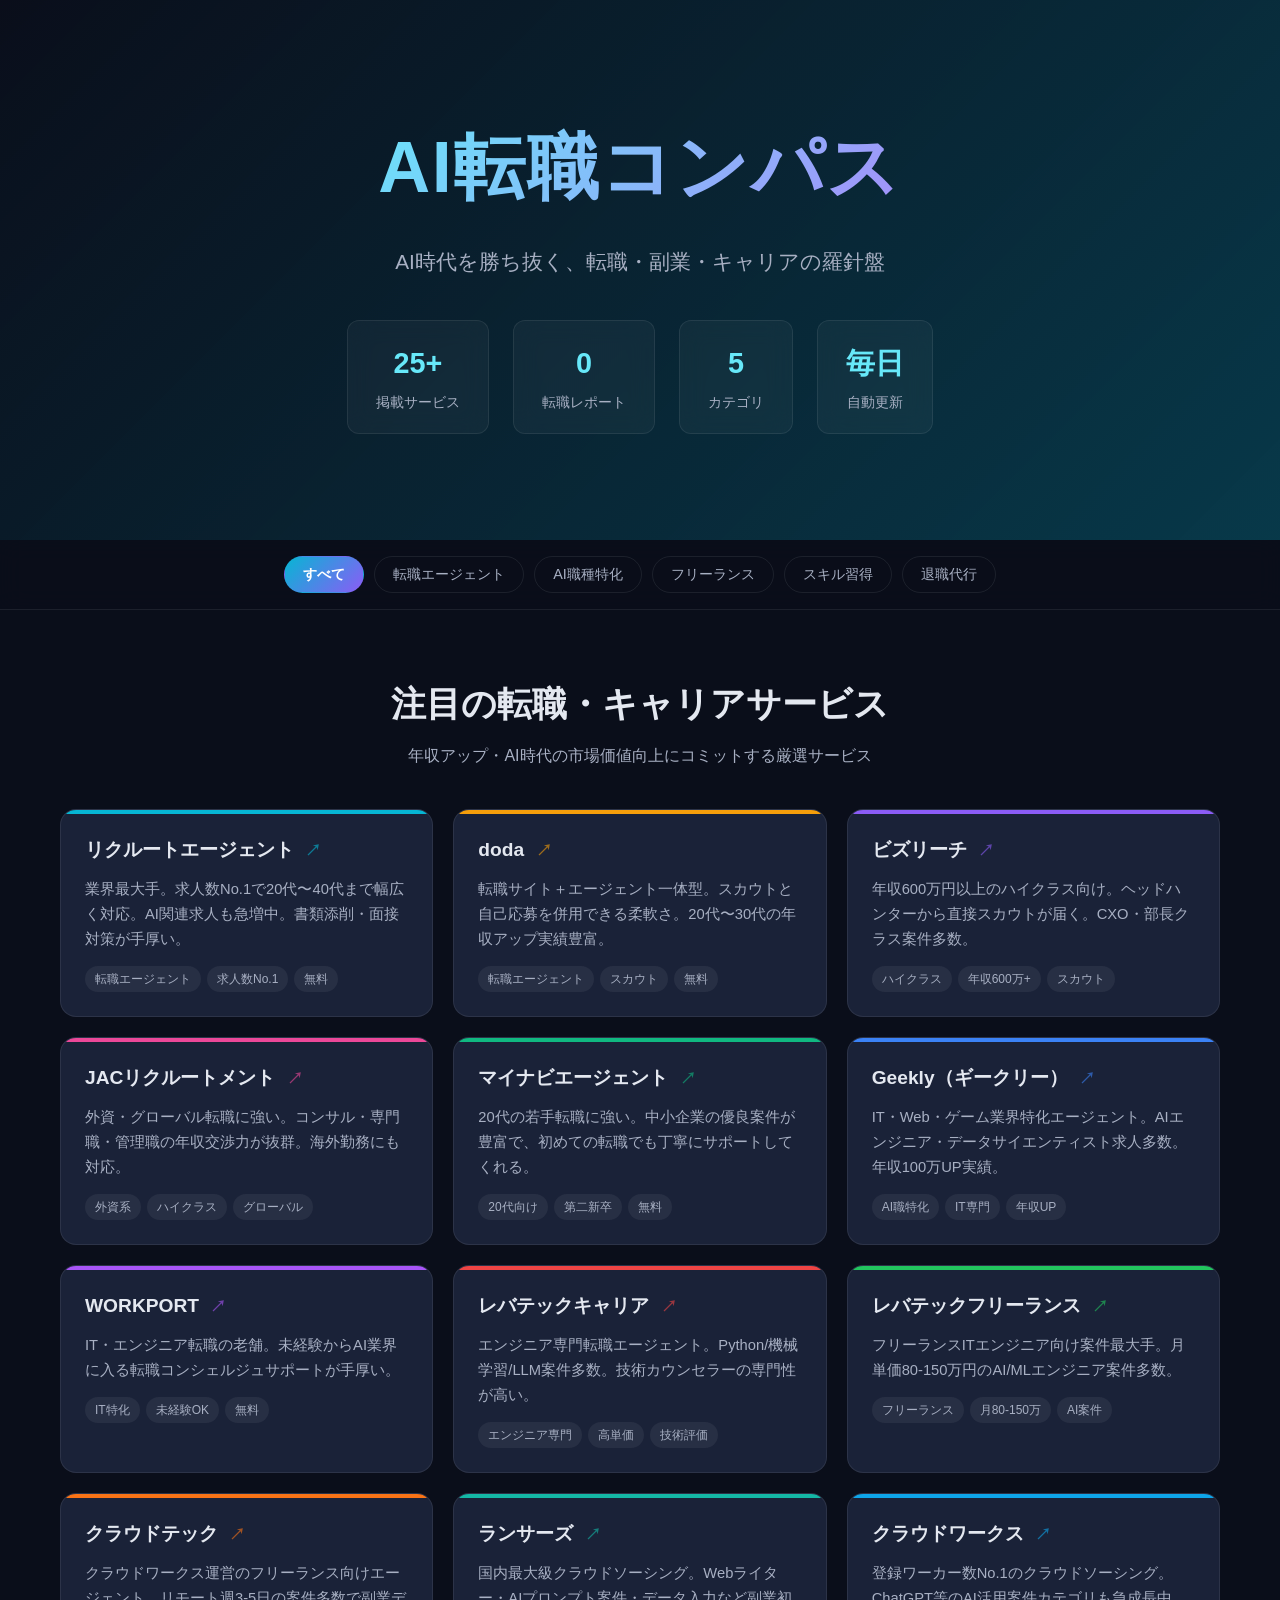
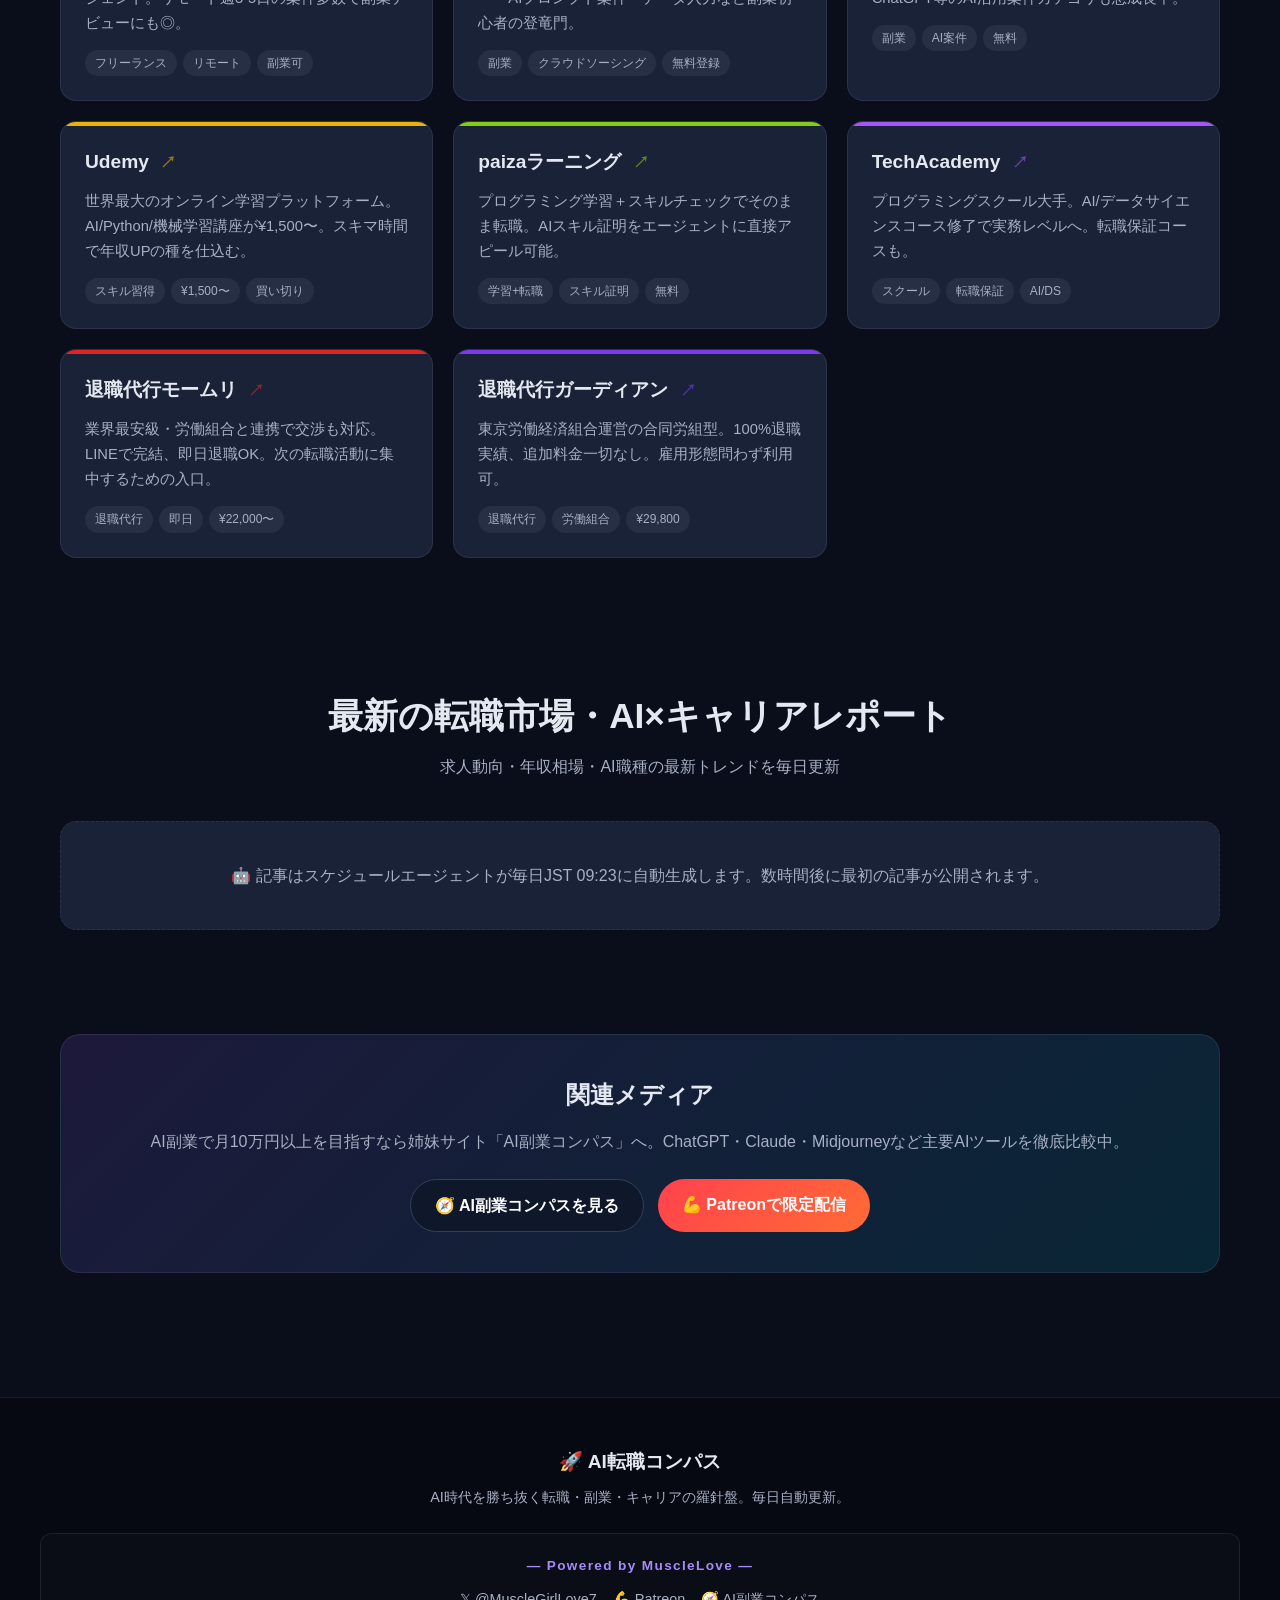
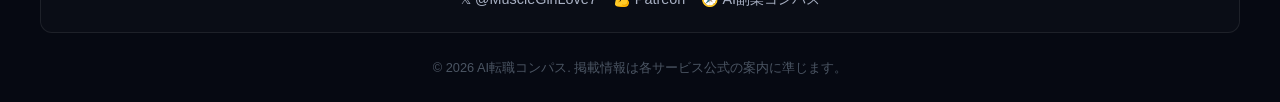
==== index.html @ f23655ba "Initial: AI転職コンパス launch" ====
<!DOCTYPE html>
<html lang="ja">
<head>
<meta charset="UTF-8">
<meta name="viewport" content="width=device-width, initial-scale=1.0">
<title>AI転職コンパス | AI時代を勝ち抜く転職・副業ナビ 2026</title>
<meta name="description" content="AI時代の転職・副業を勝ち抜くためのキャリアナビ。リクルートエージェント・doda・ビズリーチ・レバテックフリーランスなど主要転職サービスを徹底比較。AI×職種の最新求人動向を毎日更新。">
<meta name="keywords" content="AI転職,転職エージェント,副業,フリーランス,リクルートエージェント,doda,ビズリーチ,レバテック,AIエンジニア転職,データサイエンティスト">
<meta name="robots" content="index,follow">
<link rel="canonical" href="https://musclelove-777.github.io/ai-tenshoku-compass/">
<meta property="og:type" content="website">
<meta property="og:title" content="AI転職コンパス | AI時代を勝ち抜く転職・副業ナビ 2026">
<meta property="og:description" content="AI時代の転職・副業を勝ち抜くキャリアナビ。主要転職サービスを徹底比較。">
<meta property="og:url" content="https://musclelove-777.github.io/ai-tenshoku-compass/">
<meta property="og:image" content="https://images.unsplash.com/photo-1521737711867-e3b97375f902?w=1200&h=630&fit=crop">
<meta property="og:site_name" content="AI転職コンパス">
<meta property="og:locale" content="ja_JP">
<meta name="twitter:card" content="summary_large_image">
<meta name="twitter:title" content="AI転職コンパス | AI時代を勝ち抜く転職・副業ナビ 2026">
<meta name="twitter:image" content="https://images.unsplash.com/photo-1521737711867-e3b97375f902?w=1200&h=630&fit=crop">
<script type="application/ld+json">
{
  "@context": "https://schema.org",
  "@type": "WebSite",
  "name": "AI転職コンパス",
  "url": "https://musclelove-777.github.io/ai-tenshoku-compass/",
  "description": "AI時代の転職・副業ナビ。主要転職サービス徹底比較",
  "inLanguage": "ja-JP"
}
</script>
<link rel="icon" type="image/svg+xml" href="data:image/svg+xml,%3Csvg xmlns='http://www.w3.org/2000/svg' viewBox='0 0 100 100'%3E%3Ctext y='80' font-size='80'%3E🚀%3C/text%3E%3C/svg%3E">
<link rel="stylesheet" href="assets/style.css">
</head>
<body>
<header class="hero">
  <div class="hero-bg"></div>
  <div class="hero-inner">
    <h1 class="hero-title">AI転職コンパス</h1>
    <p class="hero-subtitle">AI時代を勝ち抜く、転職・副業・キャリアの羅針盤</p>
    <div class="hero-stats">
      <div class="stat"><span class="stat-num">25+</span><span class="stat-label">掲載サービス</span></div>
      <div class="stat"><span class="stat-num" id="stat-articles">0</span><span class="stat-label">転職レポート</span></div>
      <div class="stat"><span class="stat-num">5</span><span class="stat-label">カテゴリ</span></div>
      <div class="stat"><span class="stat-num">毎日</span><span class="stat-label">自動更新</span></div>
    </div>
  </div>
</header>

<nav class="filter-nav">
  <button class="filter-btn active" data-filter="all">すべて</button>
  <button class="filter-btn" data-filter="agent">転職エージェント</button>
  <button class="filter-btn" data-filter="ai">AI職種特化</button>
  <button class="filter-btn" data-filter="freelance">フリーランス</button>
  <button class="filter-btn" data-filter="skill">スキル習得</button>
  <button class="filter-btn" data-filter="exit">退職代行</button>
</nav>

<main>
  <section class="section">
    <h2 class="section-title">注目の転職・キャリアサービス</h2>
    <p class="section-sub">年収アップ・AI時代の市場価値向上にコミットする厳選サービス</p>
    <div class="tool-grid" id="tool-grid">
      <!-- 転職エージェント -->
      <a class="tool-card" data-category="agent" style="--accent:#06b6d4" href="https://www.r-agent.com/" target="_blank" rel="noopener">
        <div class="card-accent"></div>
        <h3>リクルートエージェント <span class="card-arrow">↗</span></h3>
        <p class="card-desc">業界最大手。求人数No.1で20代〜40代まで幅広く対応。AI関連求人も急増中。書類添削・面接対策が手厚い。</p>
        <div class="tags"><span class="tag">転職エージェント</span><span class="tag">求人数No.1</span><span class="tag">無料</span></div>
      </a>
      <a class="tool-card" data-category="agent" style="--accent:#f59e0b" href="https://doda.jp/" target="_blank" rel="noopener">
        <div class="card-accent"></div>
        <h3>doda <span class="card-arrow">↗</span></h3>
        <p class="card-desc">転職サイト＋エージェント一体型。スカウトと自己応募を併用できる柔軟さ。20代〜30代の年収アップ実績豊富。</p>
        <div class="tags"><span class="tag">転職エージェント</span><span class="tag">スカウト</span><span class="tag">無料</span></div>
      </a>
      <a class="tool-card" data-category="agent" style="--accent:#8b5cf6" href="https://www.bizreach.jp/" target="_blank" rel="noopener">
        <div class="card-accent"></div>
        <h3>ビズリーチ <span class="card-arrow">↗</span></h3>
        <p class="card-desc">年収600万円以上のハイクラス向け。ヘッドハンターから直接スカウトが届く。CXO・部長クラス案件多数。</p>
        <div class="tags"><span class="tag">ハイクラス</span><span class="tag">年収600万+</span><span class="tag">スカウト</span></div>
      </a>
      <a class="tool-card" data-category="agent" style="--accent:#ec4899" href="https://www.jac-recruitment.jp/" target="_blank" rel="noopener">
        <div class="card-accent"></div>
        <h3>JACリクルートメント <span class="card-arrow">↗</span></h3>
        <p class="card-desc">外資・グローバル転職に強い。コンサル・専門職・管理職の年収交渉力が抜群。海外勤務にも対応。</p>
        <div class="tags"><span class="tag">外資系</span><span class="tag">ハイクラス</span><span class="tag">グローバル</span></div>
      </a>
      <a class="tool-card" data-category="agent" style="--accent:#10b981" href="https://mynavi-agent.jp/" target="_blank" rel="noopener">
        <div class="card-accent"></div>
        <h3>マイナビエージェント <span class="card-arrow">↗</span></h3>
        <p class="card-desc">20代の若手転職に強い。中小企業の優良案件が豊富で、初めての転職でも丁寧にサポートしてくれる。</p>
        <div class="tags"><span class="tag">20代向け</span><span class="tag">第二新卒</span><span class="tag">無料</span></div>
      </a>
      <!-- AI職種特化 -->
      <a class="tool-card" data-category="ai" style="--accent:#3b82f6" href="https://geekly.co.jp/" target="_blank" rel="noopener">
        <div class="card-accent"></div>
        <h3>Geekly（ギークリー） <span class="card-arrow">↗</span></h3>
        <p class="card-desc">IT・Web・ゲーム業界特化エージェント。AIエンジニア・データサイエンティスト求人多数。年収100万UP実績。</p>
        <div class="tags"><span class="tag">AI職特化</span><span class="tag">IT専門</span><span class="tag">年収UP</span></div>
      </a>
      <a class="tool-card" data-category="ai" style="--accent:#a855f7" href="https://www.workport.co.jp/" target="_blank" rel="noopener">
        <div class="card-accent"></div>
        <h3>WORKPORT <span class="card-arrow">↗</span></h3>
        <p class="card-desc">IT・エンジニア転職の老舗。未経験からAI業界に入る転職コンシェルジュサポートが手厚い。</p>
        <div class="tags"><span class="tag">IT特化</span><span class="tag">未経験OK</span><span class="tag">無料</span></div>
      </a>
      <a class="tool-card" data-category="ai" style="--accent:#ef4444" href="https://www.levtech.jp/" target="_blank" rel="noopener">
        <div class="card-accent"></div>
        <h3>レバテックキャリア <span class="card-arrow">↗</span></h3>
        <p class="card-desc">エンジニア専門転職エージェント。Python/機械学習/LLM案件多数。技術カウンセラーの専門性が高い。</p>
        <div class="tags"><span class="tag">エンジニア専門</span><span class="tag">高単価</span><span class="tag">技術評価</span></div>
      </a>
      <!-- フリーランス -->
      <a class="tool-card" data-category="freelance" style="--accent:#22c55e" href="https://freelance.levtech.jp/" target="_blank" rel="noopener">
        <div class="card-accent"></div>
        <h3>レバテックフリーランス <span class="card-arrow">↗</span></h3>
        <p class="card-desc">フリーランスITエンジニア向け案件最大手。月単価80-150万円のAI/MLエンジニア案件多数。</p>
        <div class="tags"><span class="tag">フリーランス</span><span class="tag">月80-150万</span><span class="tag">AI案件</span></div>
      </a>
      <a class="tool-card" data-category="freelance" style="--accent:#f97316" href="https://crowdtech.jp/" target="_blank" rel="noopener">
        <div class="card-accent"></div>
        <h3>クラウドテック <span class="card-arrow">↗</span></h3>
        <p class="card-desc">クラウドワークス運営のフリーランス向けエージェント。リモート週3-5日の案件多数で副業デビューにも◎。</p>
        <div class="tags"><span class="tag">フリーランス</span><span class="tag">リモート</span><span class="tag">副業可</span></div>
      </a>
      <a class="tool-card" data-category="freelance" style="--accent:#14b8a6" href="https://www.lancers.jp/" target="_blank" rel="noopener">
        <div class="card-accent"></div>
        <h3>ランサーズ <span class="card-arrow">↗</span></h3>
        <p class="card-desc">国内最大級クラウドソーシング。Webライター・AIプロンプト案件・データ入力など副業初心者の登竜門。</p>
        <div class="tags"><span class="tag">副業</span><span class="tag">クラウドソーシング</span><span class="tag">無料登録</span></div>
      </a>
      <a class="tool-card" data-category="freelance" style="--accent:#0ea5e9" href="https://crowdworks.jp/" target="_blank" rel="noopener">
        <div class="card-accent"></div>
        <h3>クラウドワークス <span class="card-arrow">↗</span></h3>
        <p class="card-desc">登録ワーカー数No.1のクラウドソーシング。ChatGPT等のAI活用案件カテゴリも急成長中。</p>
        <div class="tags"><span class="tag">副業</span><span class="tag">AI案件</span><span class="tag">無料</span></div>
      </a>
      <!-- スキル習得 -->
      <a class="tool-card" data-category="skill" style="--accent:#eab308" href="https://www.udemy.com/" target="_blank" rel="noopener">
        <div class="card-accent"></div>
        <h3>Udemy <span class="card-arrow">↗</span></h3>
        <p class="card-desc">世界最大のオンライン学習プラットフォーム。AI/Python/機械学習講座が¥1,500〜。スキマ時間で年収UPの種を仕込む。</p>
        <div class="tags"><span class="tag">スキル習得</span><span class="tag">¥1,500〜</span><span class="tag">買い切り</span></div>
      </a>
      <a class="tool-card" data-category="skill" style="--accent:#84cc16" href="https://paiza.jp/" target="_blank" rel="noopener">
        <div class="card-accent"></div>
        <h3>paizaラーニング <span class="card-arrow">↗</span></h3>
        <p class="card-desc">プログラミング学習＋スキルチェックでそのまま転職。AIスキル証明をエージェントに直接アピール可能。</p>
        <div class="tags"><span class="tag">学習+転職</span><span class="tag">スキル証明</span><span class="tag">無料</span></div>
      </a>
      <a class="tool-card" data-category="skill" style="--accent:#a855f7" href="https://techacademy.jp/" target="_blank" rel="noopener">
        <div class="card-accent"></div>
        <h3>TechAcademy <span class="card-arrow">↗</span></h3>
        <p class="card-desc">プログラミングスクール大手。AI/データサイエンスコース修了で実務レベルへ。転職保証コースも。</p>
        <div class="tags"><span class="tag">スクール</span><span class="tag">転職保証</span><span class="tag">AI/DS</span></div>
      </a>
      <!-- 退職代行 -->
      <a class="tool-card" data-category="exit" style="--accent:#dc2626" href="https://momuri.com/" target="_blank" rel="noopener">
        <div class="card-accent"></div>
        <h3>退職代行モームリ <span class="card-arrow">↗</span></h3>
        <p class="card-desc">業界最安級・労働組合と連携で交渉も対応。LINEで完結、即日退職OK。次の転職活動に集中するための入口。</p>
        <div class="tags"><span class="tag">退職代行</span><span class="tag">即日</span><span class="tag">¥22,000〜</span></div>
      </a>
      <a class="tool-card" data-category="exit" style="--accent:#7c3aed" href="https://taishokudaikou.com/" target="_blank" rel="noopener">
        <div class="card-accent"></div>
        <h3>退職代行ガーディアン <span class="card-arrow">↗</span></h3>
        <p class="card-desc">東京労働経済組合運営の合同労組型。100%退職実績、追加料金一切なし。雇用形態問わず利用可。</p>
        <div class="tags"><span class="tag">退職代行</span><span class="tag">労働組合</span><span class="tag">¥29,800</span></div>
      </a>
    </div>
  </section>

  <section class="section">
    <h2 class="section-title">最新の転職市場・AI×キャリアレポート</h2>
    <p class="section-sub">求人動向・年収相場・AI職種の最新トレンドを毎日更新</p>
    <div class="blog-grid" id="blog-grid">
      <article class="blog-empty">
        <p>🤖 記事はスケジュールエージェントが毎日JST 09:23に自動生成します。数時間後に最初の記事が公開されます。</p>
      </article>
    </div>
  </section>

  <section class="section promo-section">
    <div class="promo-card">
      <h2>関連メディア</h2>
      <p>AI副業で月10万円以上を目指すなら姉妹サイト「AI副業コンパス」へ。ChatGPT・Claude・Midjourneyなど主要AIツールを徹底比較中。</p>
      <div class="promo-links">
        <a class="promo-btn x-btn" href="https://musclelove-777.github.io/ai-fukugyo-compass/" target="_blank" rel="noopener">🧭 AI副業コンパスを見る</a>
        <a class="promo-btn patreon-btn" href="https://www.patreon.com/MuscleLove" target="_blank" rel="noopener">💪 Patreonで限定配信</a>
      </div>
    </div>
  </section>
</main>

<footer class="site-footer">
  <div class="footer-inner">
    <div class="footer-brand">
      <h3>🚀 AI転職コンパス</h3>
      <p>AI時代を勝ち抜く転職・副業・キャリアの羅針盤。毎日自動更新。</p>
    </div>
    <div class="footer-promo">
      <p class="promo-label">― Powered by MuscleLove ―</p>
      <div class="footer-links">
        <a href="https://x.com/MuscleGirlLove7" target="_blank" rel="noopener">𝕏 @MuscleGirlLove7</a>
        <a href="https://www.patreon.com/MuscleLove" target="_blank" rel="noopener">💪 Patreon</a>
        <a href="https://musclelove-777.github.io/ai-fukugyo-compass/" target="_blank" rel="noopener">🧭 AI副業コンパス</a>
      </div>
    </div>
    <p class="copyright">© 2026 AI転職コンパス. 掲載情報は各サービス公式の案内に準じます。</p>
  </div>
</footer>

<script src="assets/script.js"></script>
</body>
</html>
---- assets/style.css ----
:root {
  --bg: #0a0e1a;
  --bg-2: #121829;
  --bg-card: #1a2238;
  --fg: #e4e8f0;
  --fg-dim: #a8b0c3;
  --accent: #06b6d4;
  --border: rgba(255,255,255,0.08);
  --shadow: 0 8px 24px rgba(0,0,0,0.35);
}
* { box-sizing: border-box; margin: 0; padding: 0; }
html { scroll-behavior: smooth; }
body {
  font-family: -apple-system, BlinkMacSystemFont, "Hiragino Kaku Gothic ProN", "Yu Gothic", sans-serif;
  background: var(--bg);
  color: var(--fg);
  line-height: 1.7;
  -webkit-font-smoothing: antialiased;
}
a { color: var(--accent); text-decoration: none; }
a:hover { text-decoration: underline; }

/* Hero */
.hero {
  position: relative;
  min-height: 60vh;
  display: flex;
  align-items: center;
  justify-content: center;
  overflow: hidden;
  padding: 80px 20px;
}
.hero-bg {
  position: absolute;
  inset: 0;
  background-image:
    linear-gradient(135deg, rgba(10,14,26,0.78), rgba(6,182,212,0.25)),
    url('https://images.unsplash.com/photo-1677442136019-21780ecad995?w=1920&h=1080&fit=crop');
  background-size: cover;
  background-position: center;
  filter: saturate(1.05);
  z-index: 0;
}
.hero-inner {
  position: relative;
  z-index: 1;
  text-align: center;
  max-width: 900px;
}
.hero-title {
  font-size: clamp(2.4rem, 6vw, 4.5rem);
  font-weight: 900;
  letter-spacing: 0.02em;
  background: linear-gradient(135deg, #67e8f9, #a78bfa);
  -webkit-background-clip: text;
  background-clip: text;
  -webkit-text-fill-color: transparent;
  margin-bottom: 16px;
}
.hero-subtitle {
  font-size: clamp(1rem, 2vw, 1.3rem);
  color: var(--fg-dim);
  margin-bottom: 40px;
}
.hero-stats {
  display: flex;
  flex-wrap: wrap;
  justify-content: center;
  gap: 24px;
}
.stat {
  background: rgba(255,255,255,0.04);
  border: 1px solid var(--border);
  border-radius: 12px;
  padding: 18px 28px;
  backdrop-filter: blur(12px);
}
.stat-num {
  display: block;
  font-size: 1.8rem;
  font-weight: 800;
  color: #67e8f9;
}
.stat-label {
  font-size: 0.85rem;
  color: var(--fg-dim);
}

/* Filter Nav */
.filter-nav {
  position: sticky;
  top: 0;
  z-index: 10;
  background: rgba(10,14,26,0.9);
  backdrop-filter: blur(12px);
  border-bottom: 1px solid var(--border);
  padding: 16px 20px;
  display: flex;
  flex-wrap: wrap;
  gap: 10px;
  justify-content: center;
}
.filter-btn {
  background: transparent;
  color: var(--fg-dim);
  border: 1px solid var(--border);
  border-radius: 999px;
  padding: 8px 18px;
  font-size: 0.9rem;
  cursor: pointer;
  transition: all 0.2s ease;
  font-family: inherit;
}
.filter-btn:hover { color: var(--fg); border-color: var(--accent); }
.filter-btn.active {
  background: linear-gradient(135deg, #06b6d4, #8b5cf6);
  color: #fff;
  border-color: transparent;
  font-weight: 600;
}

/* Section */
.section { padding: 64px 20px; max-width: 1200px; margin: 0 auto; }
.section-title {
  font-size: clamp(1.6rem, 3vw, 2.2rem);
  font-weight: 800;
  margin-bottom: 8px;
  text-align: center;
}
.section-sub {
  text-align: center;
  color: var(--fg-dim);
  margin-bottom: 40px;
}

/* Tool Grid */
.tool-grid {
  display: grid;
  grid-template-columns: repeat(auto-fill, minmax(300px, 1fr));
  gap: 20px;
}
.tool-card {
  position: relative;
  display: block;
  background: var(--bg-card);
  border: 1px solid var(--border);
  border-radius: 16px;
  padding: 24px;
  overflow: hidden;
  transition: transform 0.2s ease, box-shadow 0.2s ease, border-color 0.2s ease;
  color: inherit;
  text-decoration: none;
  cursor: pointer;
}
.tool-card:hover {
  transform: translateY(-4px);
  box-shadow: var(--shadow);
  border-color: var(--accent);
  text-decoration: none;
}
.card-arrow {
  display: inline-block;
  font-size: 0.85em;
  color: var(--accent);
  margin-left: 6px;
  opacity: 0.6;
  transition: transform 0.2s ease, opacity 0.2s ease;
}
.tool-card:hover .card-arrow {
  transform: translate(2px, -2px);
  opacity: 1;
}
.card-accent {
  position: absolute;
  top: 0; left: 0;
  width: 100%;
  height: 4px;
  background: var(--accent, #06b6d4);
}
.tool-card h3 {
  font-size: 1.2rem;
  font-weight: 700;
  margin-bottom: 10px;
  color: var(--fg);
}
.card-desc {
  font-size: 0.92rem;
  color: var(--fg-dim);
  margin-bottom: 14px;
}
.tags {
  display: flex;
  flex-wrap: wrap;
  gap: 6px;
}
.tag {
  font-size: 0.75rem;
  background: rgba(255,255,255,0.06);
  color: var(--fg-dim);
  border-radius: 999px;
  padding: 3px 10px;
}

/* Blog Grid */
.blog-grid {
  display: grid;
  grid-template-columns: repeat(auto-fill, minmax(320px, 1fr));
  gap: 24px;
}
.blog-card {
  background: var(--bg-card);
  border: 1px solid var(--border);
  border-radius: 16px;
  overflow: hidden;
  transition: transform 0.2s ease;
  display: flex;
  flex-direction: column;
}
.blog-card:hover { transform: translateY(-4px); }
.blog-card img {
  width: 100%;
  height: 180px;
  object-fit: cover;
  display: block;
}
.blog-card-body {
  padding: 20px;
  flex: 1;
  display: flex;
  flex-direction: column;
}
.blog-card h3 {
  font-size: 1.08rem;
  margin-bottom: 8px;
}
.blog-card h3 a { color: var(--fg); }
.blog-card-meta {
  font-size: 0.78rem;
  color: var(--fg-dim);
  margin-bottom: 10px;
}
.blog-card p {
  font-size: 0.88rem;
  color: var(--fg-dim);
  flex: 1;
}
.blog-empty {
  grid-column: 1 / -1;
  text-align: center;
  padding: 40px;
  color: var(--fg-dim);
  background: var(--bg-card);
  border: 1px dashed var(--border);
  border-radius: 16px;
}

/* Promo */
.promo-section { padding-top: 40px; }
.promo-card {
  background: linear-gradient(135deg, rgba(139,92,246,0.15), rgba(6,182,212,0.15));
  border: 1px solid var(--border);
  border-radius: 20px;
  padding: 40px;
  text-align: center;
}
.promo-card h2 { margin-bottom: 12px; }
.promo-card p { color: var(--fg-dim); margin-bottom: 24px; }
.promo-links {
  display: flex;
  flex-wrap: wrap;
  justify-content: center;
  gap: 14px;
}
.promo-btn {
  display: inline-block;
  padding: 12px 24px;
  border-radius: 999px;
  font-weight: 700;
  transition: transform 0.2s ease;
}
.promo-btn:hover { transform: translateY(-2px); text-decoration: none; }
.x-btn {
  background: #0f172a;
  color: #fff;
  border: 1px solid #334155;
}
.patreon-btn {
  background: linear-gradient(135deg, #ff424d, #ff6b35);
  color: #fff;
}

/* Footer */
.site-footer {
  background: #060912;
  border-top: 1px solid var(--border);
  padding: 48px 20px 24px;
  margin-top: 60px;
}
.footer-inner {
  max-width: 1200px;
  margin: 0 auto;
  text-align: center;
}
.footer-brand h3 { font-size: 1.2rem; margin-bottom: 6px; }
.footer-brand p { color: var(--fg-dim); font-size: 0.9rem; margin-bottom: 24px; }
.footer-promo {
  background: rgba(255,255,255,0.02);
  border: 1px solid var(--border);
  border-radius: 12px;
  padding: 20px;
  margin-bottom: 24px;
}
.promo-label {
  color: #a78bfa;
  font-weight: 700;
  font-size: 0.85rem;
  margin-bottom: 10px;
  letter-spacing: 0.1em;
}
.footer-links {
  display: flex;
  flex-wrap: wrap;
  gap: 16px;
  justify-content: center;
}
.footer-links a {
  color: var(--fg-dim);
  font-size: 0.9rem;
}
.copyright {
  color: #4b5563;
  font-size: 0.8rem;
}

/* Article page */
.article-body {
  max-width: 760px;
  margin: 0 auto;
  padding: 40px 20px;
}
.article-body h1 {
  font-size: 2rem;
  margin: 20px 0 16px;
  line-height: 1.35;
}
.article-body h2 {
  font-size: 1.35rem;
  margin: 32px 0 12px;
  padding-left: 12px;
  border-left: 4px solid var(--accent);
}
.article-body p { margin: 12px 0; color: var(--fg); }
.article-hero-img {
  width: 100%;
  height: 360px;
  object-fit: cover;
  border-radius: 16px;
  margin-bottom: 24px;
}
.article-meta {
  color: var(--fg-dim);
  font-size: 0.85rem;
  margin-bottom: 20px;
}
.back-link {
  display: inline-block;
  margin: 20px 0;
  color: var(--accent);
}

/* Responsive */
@media (max-width: 600px) {
  .section { padding: 40px 16px; }
  .hero { min-height: 50vh; padding: 60px 16px; }
  .stat { padding: 12px 18px; }
  .promo-card { padding: 28px 20px; }
}
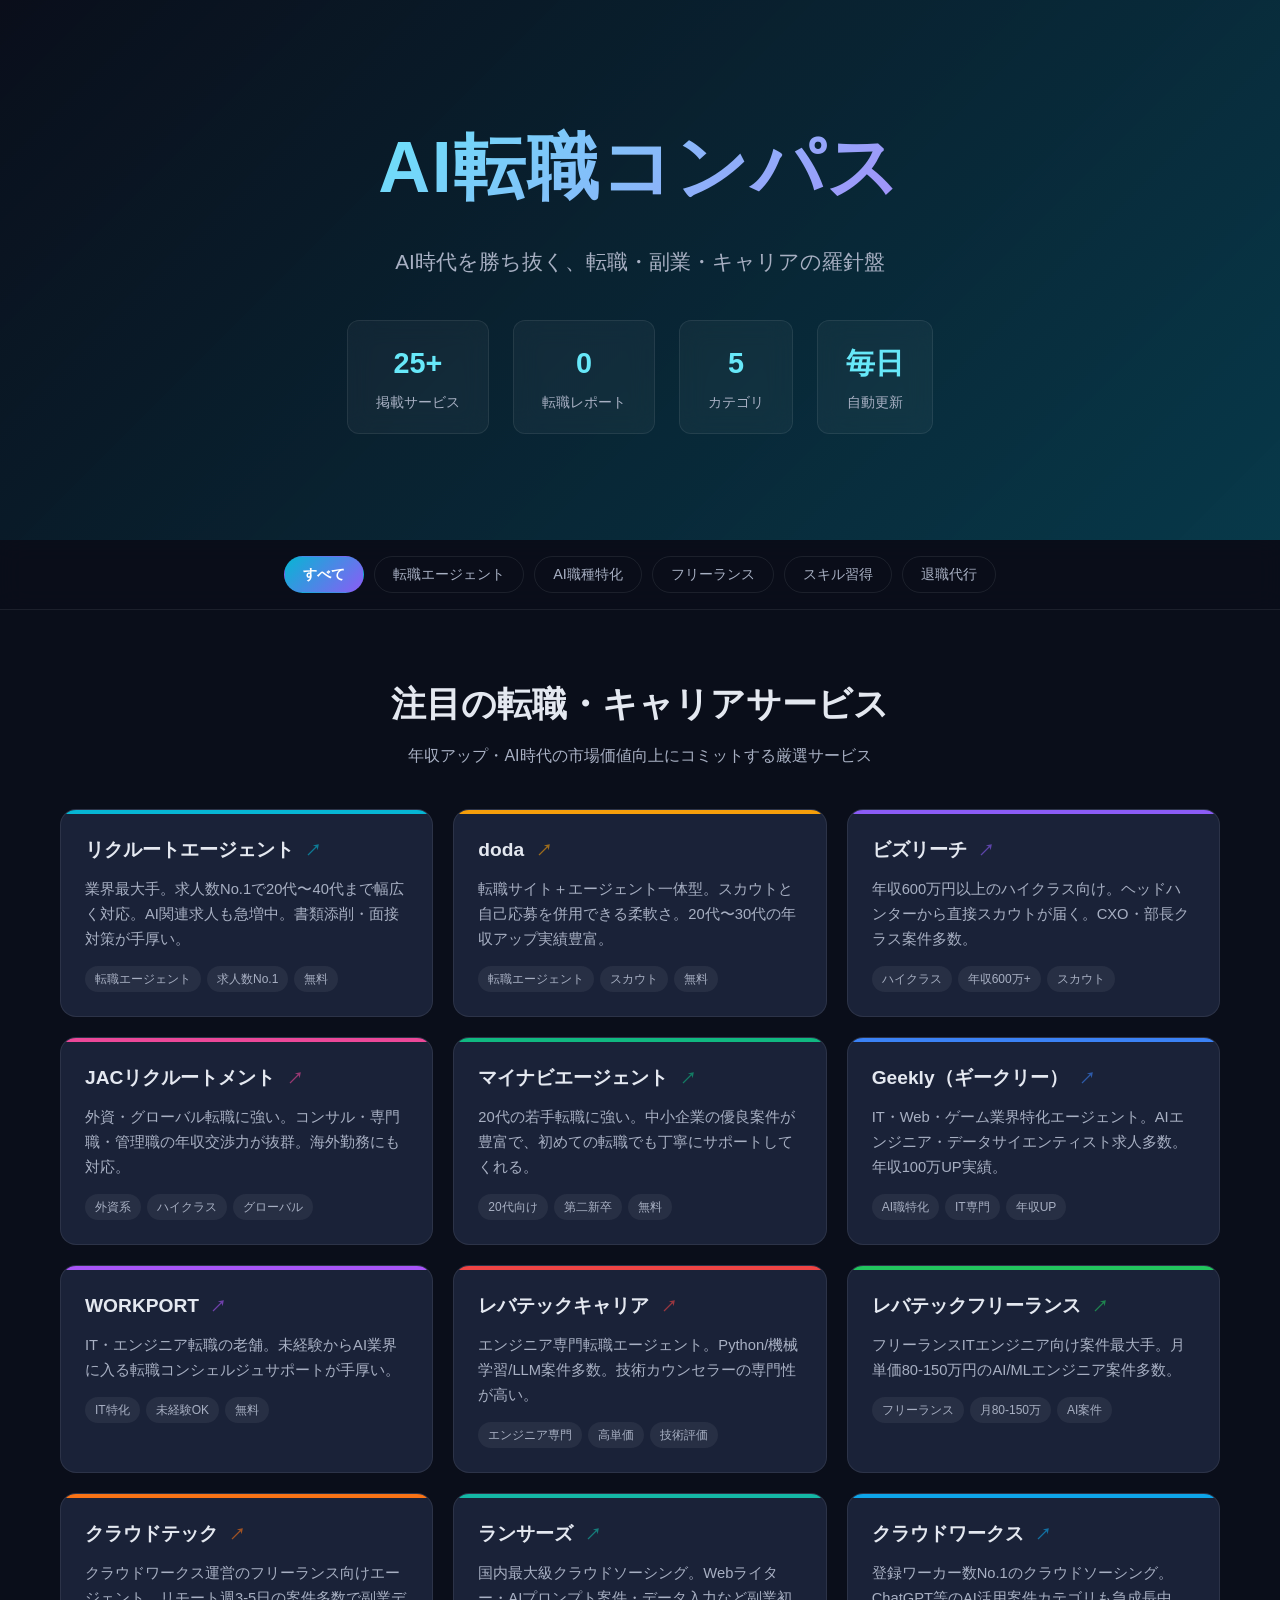
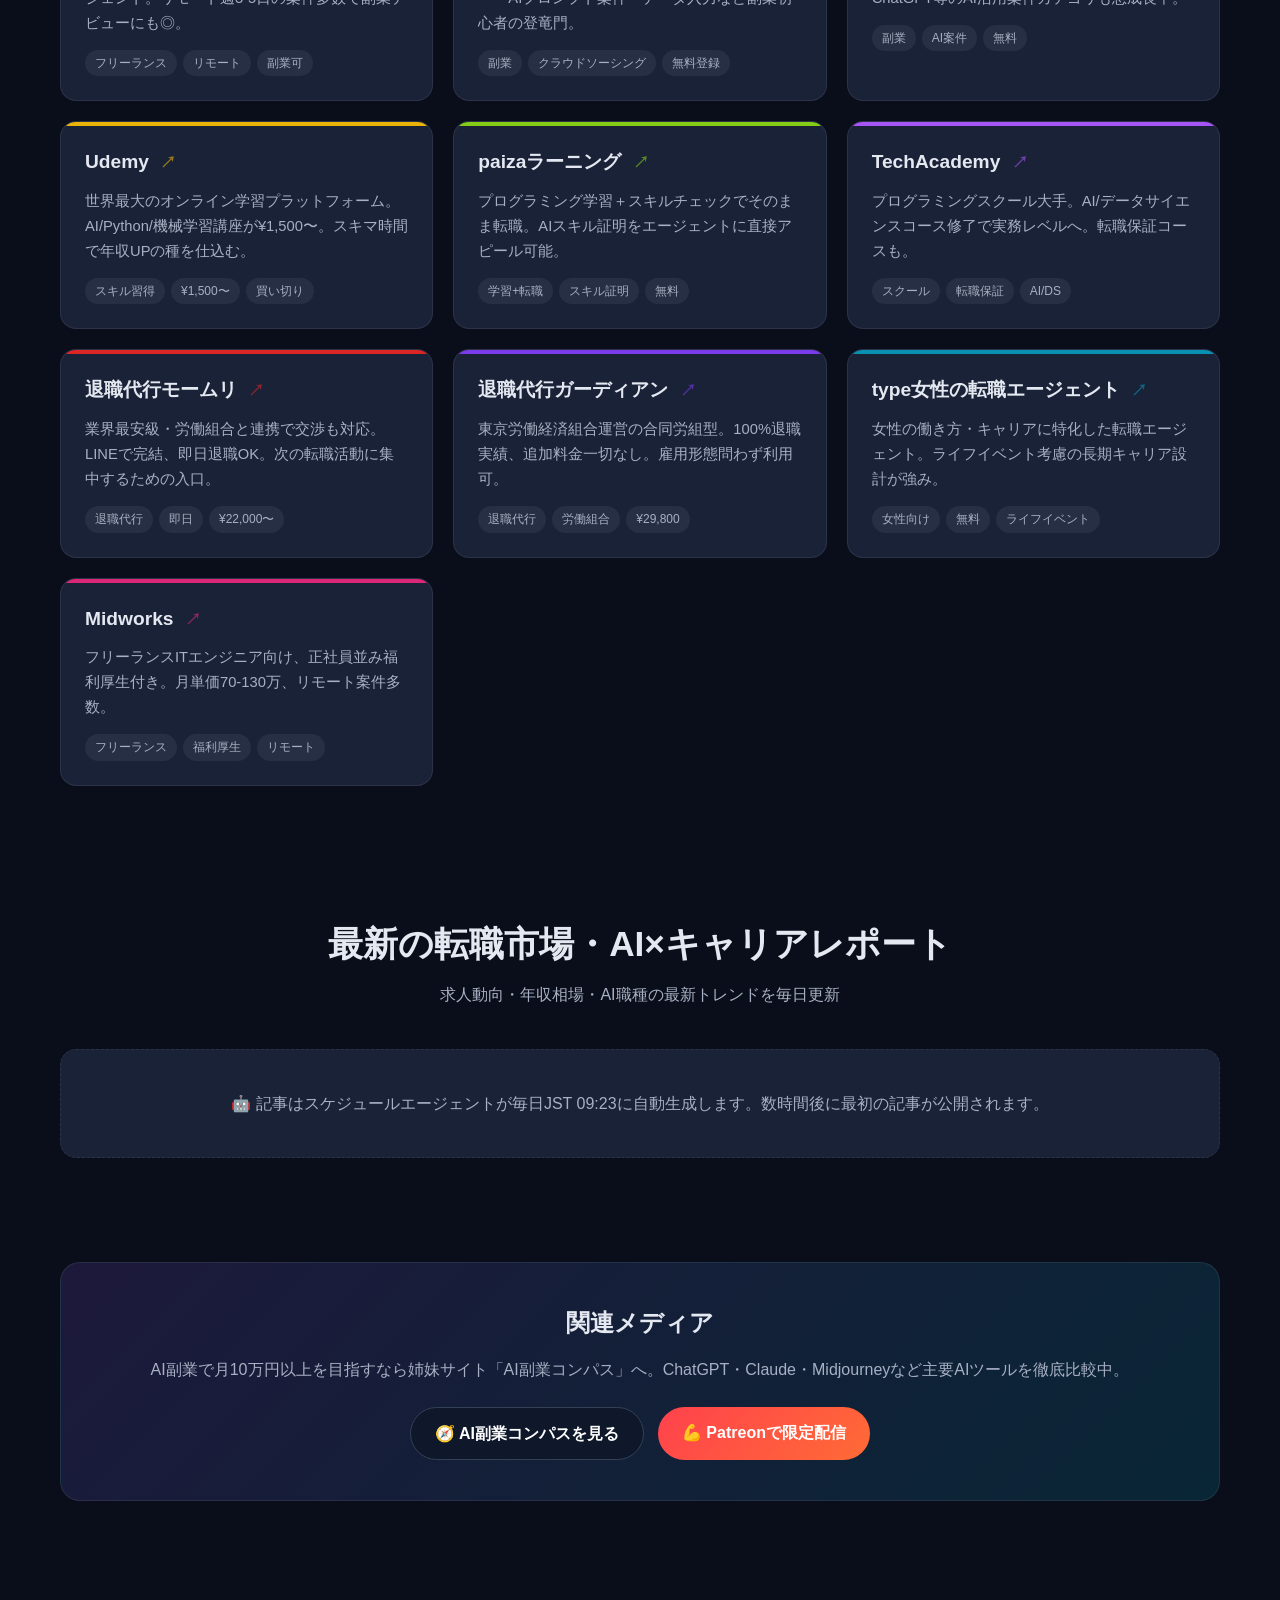
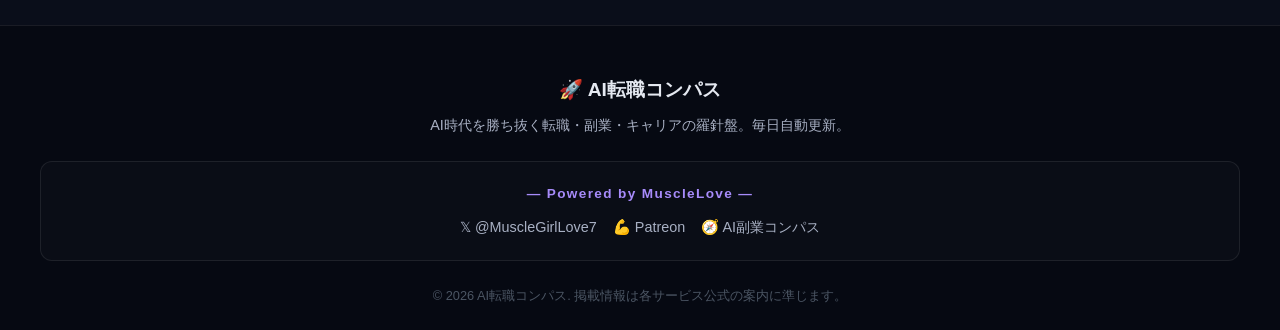
==== commit 6e6fbfa0: "Add type女性/Midworks tool cards" ====
--- a/index.html
+++ b/index.html
@@ -167,6 +167,18 @@
         <p class="card-desc">東京労働経済組合運営の合同労組型。100%退職実績、追加料金一切なし。雇用形態問わず利用可。</p>
         <div class="tags"><span class="tag">退職代行</span><span class="tag">労働組合</span><span class="tag">¥29,800</span></div>
       </a>
+      <a class="tool-card" data-category="agent" style="--accent:#0891b2" href="https://type.jp/woman-agent/" target="_blank" rel="noopener">
+        <div class="card-accent"></div>
+        <h3>type女性の転職エージェント <span class="card-arrow">↗</span></h3>
+        <p class="card-desc">女性の働き方・キャリアに特化した転職エージェント。ライフイベント考慮の長期キャリア設計が強み。</p>
+        <div class="tags"><span class="tag">女性向け</span><span class="tag">無料</span><span class="tag">ライフイベント</span></div>
+      </a>
+      <a class="tool-card" data-category="freelance" style="--accent:#db2777" href="https://www.midworks.jp/" target="_blank" rel="noopener">
+        <div class="card-accent"></div>
+        <h3>Midworks <span class="card-arrow">↗</span></h3>
+        <p class="card-desc">フリーランスITエンジニア向け、正社員並み福利厚生付き。月単価70-130万、リモート案件多数。</p>
+        <div class="tags"><span class="tag">フリーランス</span><span class="tag">福利厚生</span><span class="tag">リモート</span></div>
+      </a>
     </div>
   </section>
 
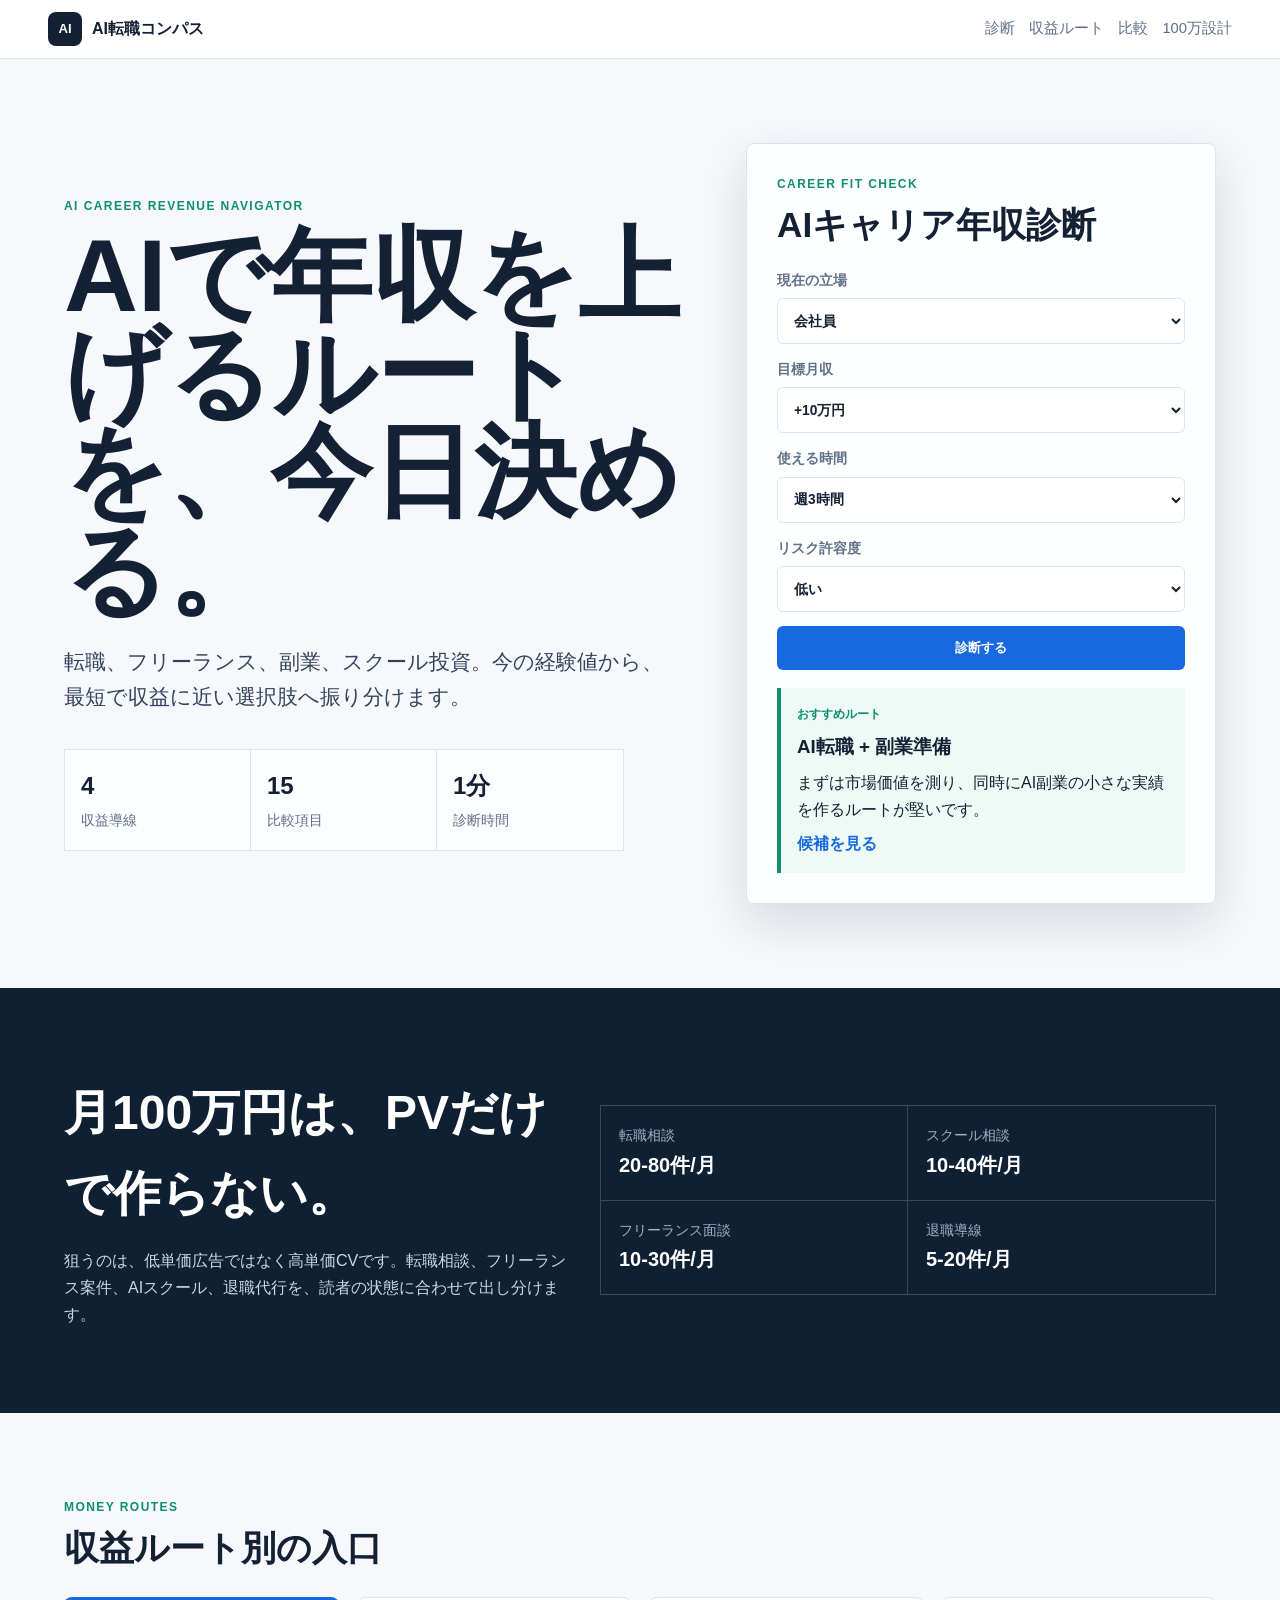
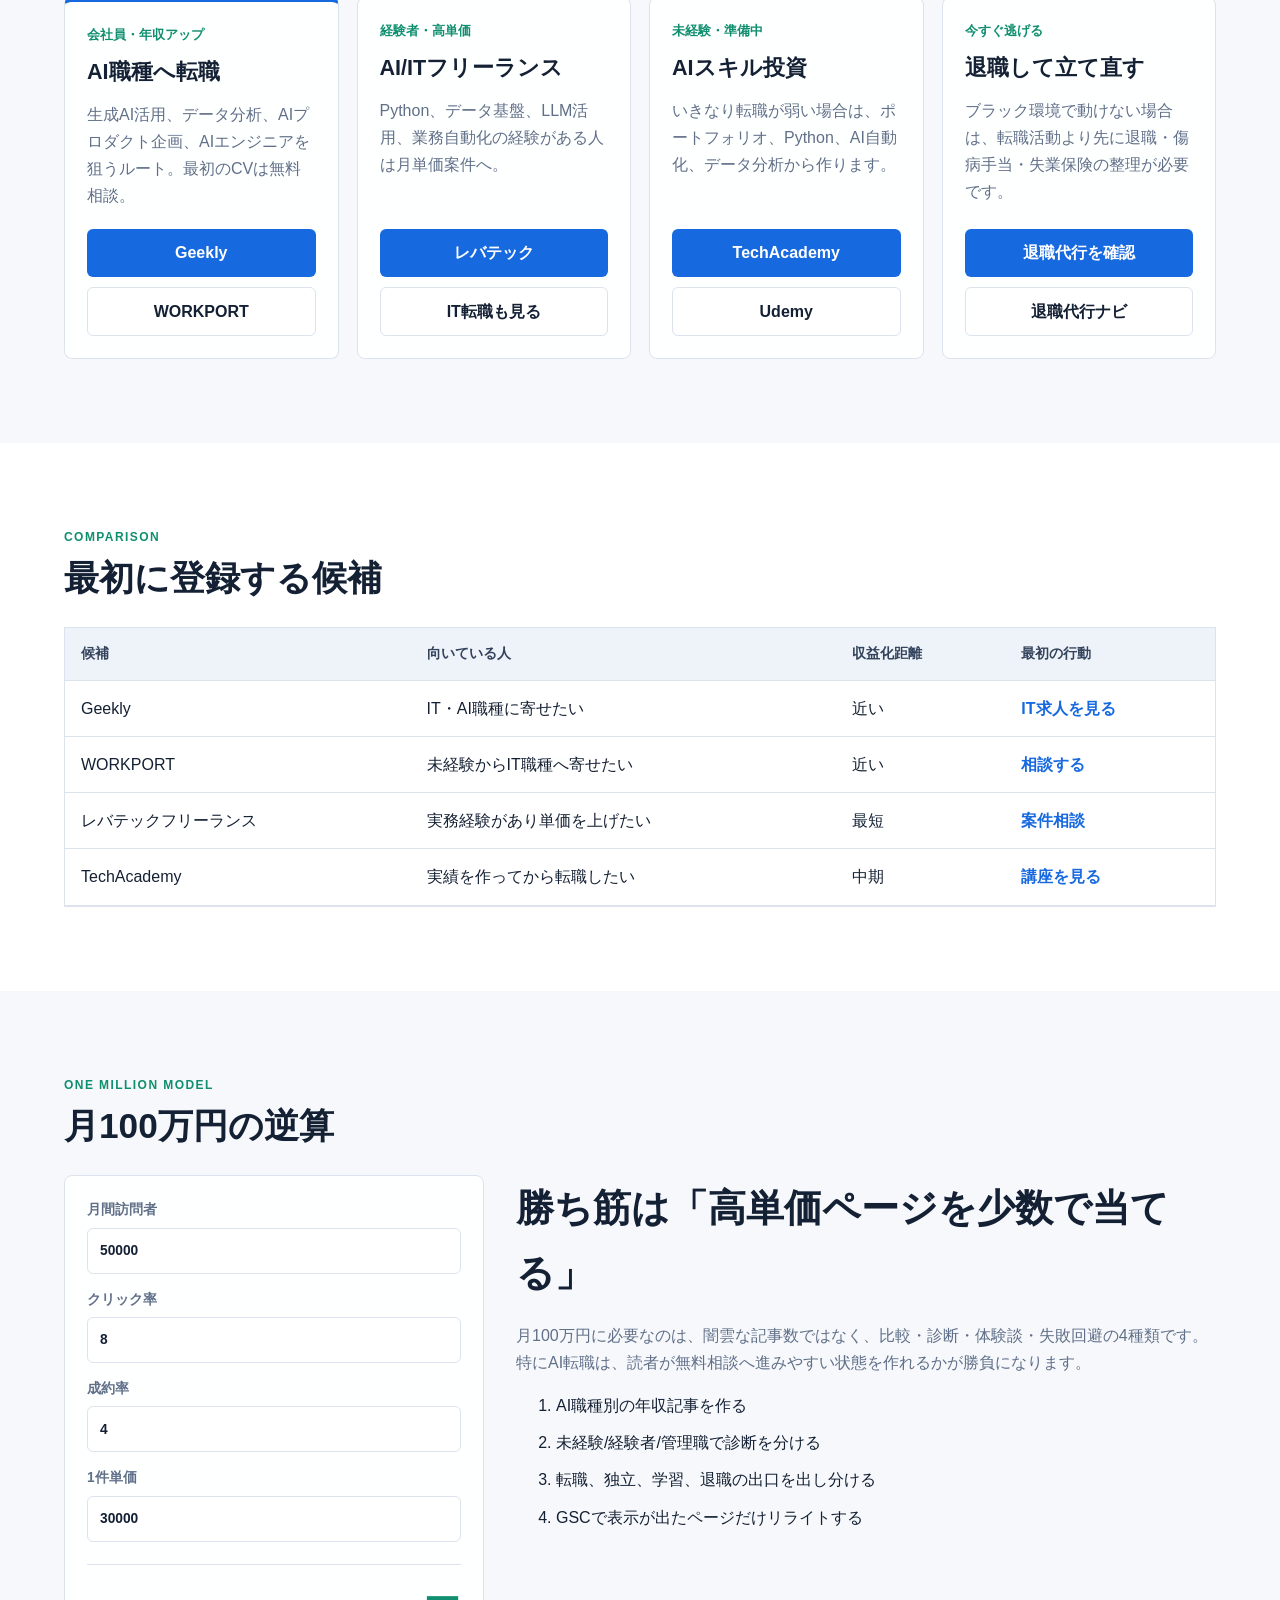
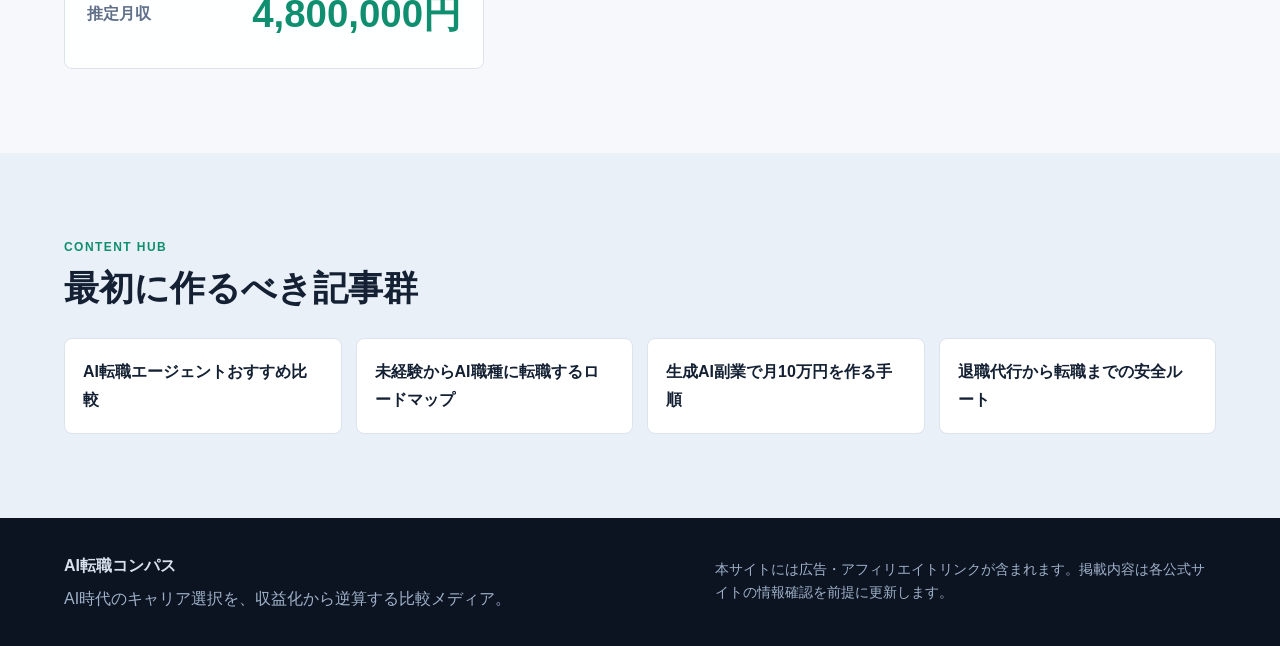
==== commit 724bed8a: "feat: build AI career revenue funnel" ====
--- a/index.html
+++ b/index.html
@@ -1,227 +1,278 @@
 <!DOCTYPE html>
 <html lang="ja">
 <head>
-<meta charset="UTF-8">
-<meta name="viewport" content="width=device-width, initial-scale=1.0">
-<title>AI転職コンパス | AI時代を勝ち抜く転職・副業ナビ 2026</title>
-<meta name="description" content="AI時代の転職・副業を勝ち抜くためのキャリアナビ。リクルートエージェント・doda・ビズリーチ・レバテックフリーランスなど主要転職サービスを徹底比較。AI×職種の最新求人動向を毎日更新。">
-<meta name="keywords" content="AI転職,転職エージェント,副業,フリーランス,リクルートエージェント,doda,ビズリーチ,レバテック,AIエンジニア転職,データサイエンティスト">
-<meta name="robots" content="index,follow">
-<link rel="canonical" href="https://musclelove-777.github.io/ai-tenshoku-compass/">
-<meta property="og:type" content="website">
-<meta property="og:title" content="AI転職コンパス | AI時代を勝ち抜く転職・副業ナビ 2026">
-<meta property="og:description" content="AI時代の転職・副業を勝ち抜くキャリアナビ。主要転職サービスを徹底比較。">
-<meta property="og:url" content="https://musclelove-777.github.io/ai-tenshoku-compass/">
-<meta property="og:image" content="https://images.unsplash.com/photo-1521737711867-e3b97375f902?w=1200&h=630&fit=crop">
-<meta property="og:site_name" content="AI転職コンパス">
-<meta property="og:locale" content="ja_JP">
-<meta name="twitter:card" content="summary_large_image">
-<meta name="twitter:title" content="AI転職コンパス | AI時代を勝ち抜く転職・副業ナビ 2026">
-<meta name="twitter:image" content="https://images.unsplash.com/photo-1521737711867-e3b97375f902?w=1200&h=630&fit=crop">
-<script type="application/ld+json">
-{
-  "@context": "https://schema.org",
-  "@type": "WebSite",
-  "name": "AI転職コンパス",
-  "url": "https://musclelove-777.github.io/ai-tenshoku-compass/",
-  "description": "AI時代の転職・副業ナビ。主要転職サービス徹底比較",
-  "inLanguage": "ja-JP"
-}
-</script>
-<link rel="icon" type="image/svg+xml" href="data:image/svg+xml,%3Csvg xmlns='http://www.w3.org/2000/svg' viewBox='0 0 100 100'%3E%3Ctext y='80' font-size='80'%3E🚀%3C/text%3E%3C/svg%3E">
-<link rel="stylesheet" href="assets/style.css">
+  <meta charset="UTF-8">
+  <meta name="viewport" content="width=device-width, initial-scale=1.0">
+  <title>AIキャリア年収診断 | AI転職コンパス</title>
+  <meta name="description" content="AI時代の転職・副業・フリーランス独立を年収アップ目線で診断。AIエンジニア、データ分析、生成AI活用職、未経験からの学習ルートまで、収益化に近い選択肢を比較します。">
+  <meta name="keywords" content="AI転職,AI副業,AIエンジニア転職,生成AI 副業,フリーランスエンジニア,転職エージェント,AIスクール">
+  <meta name="robots" content="index,follow,max-image-preview:large">
+  <link rel="canonical" href="https://musclelove-777.github.io/ai-tenshoku-compass/">
+  <meta property="og:type" content="website">
+  <meta property="og:title" content="AIキャリア年収診断 | AI転職コンパス">
+  <meta property="og:description" content="AI転職・AI副業・フリーランス独立を年収アップ目線で診断。今の経験から狙うべき収益ルートを提案します。">
+  <meta property="og:url" content="https://musclelove-777.github.io/ai-tenshoku-compass/">
+  <meta property="og:image" content="https://images.unsplash.com/photo-1551434678-e076c223a692?w=1200&h=630&fit=crop&auto=format">
+  <meta property="og:site_name" content="AI転職コンパス">
+  <meta property="og:locale" content="ja_JP">
+  <meta name="twitter:card" content="summary_large_image">
+  <link rel="stylesheet" href="assets/style.css">
+  <script type="application/ld+json">
+  {
+    "@context": "https://schema.org",
+    "@type": "WebSite",
+    "name": "AI転職コンパス",
+    "url": "https://musclelove-777.github.io/ai-tenshoku-compass/",
+    "description": "AI時代の転職・副業・フリーランス独立を年収アップ目線で診断する比較メディア。",
+    "inLanguage": "ja-JP"
+  }
+  </script>
 </head>
 <body>
-<header class="hero">
-  <div class="hero-bg"></div>
-  <div class="hero-inner">
-    <h1 class="hero-title">AI転職コンパス</h1>
-    <p class="hero-subtitle">AI時代を勝ち抜く、転職・副業・キャリアの羅針盤</p>
-    <div class="hero-stats">
-      <div class="stat"><span class="stat-num">25+</span><span class="stat-label">掲載サービス</span></div>
-      <div class="stat"><span class="stat-num" id="stat-articles">0</span><span class="stat-label">転職レポート</span></div>
-      <div class="stat"><span class="stat-num">5</span><span class="stat-label">カテゴリ</span></div>
-      <div class="stat"><span class="stat-num">毎日</span><span class="stat-label">自動更新</span></div>
+  <header class="topbar">
+    <a class="brand" href="#top" aria-label="AI転職コンパス">
+      <span class="brand-mark">AI</span>
+      <span>AI転職コンパス</span>
+    </a>
+    <nav class="nav" aria-label="主要ナビゲーション">
+      <a href="#diagnosis">診断</a>
+      <a href="#routes">収益ルート</a>
+      <a href="#compare">比較</a>
+      <a href="#plan">100万設計</a>
+    </nav>
+  </header>
+
+  <main id="top">
+    <section class="hero">
+      <div class="hero-bg" aria-hidden="true"></div>
+      <div class="hero-copy">
+        <p class="eyebrow">AI career revenue navigator</p>
+        <h1>AIで年収を上げるルートを、今日決める。</h1>
+        <p class="lead">転職、フリーランス、副業、スクール投資。今の経験値から、最短で収益に近い選択肢へ振り分けます。</p>
+        <div class="hero-metrics" aria-label="サイトの狙い">
+          <div><strong>4</strong><span>収益導線</span></div>
+          <div><strong>15</strong><span>比較項目</span></div>
+          <div><strong>1分</strong><span>診断時間</span></div>
+        </div>
+      </div>
+
+      <section class="diagnosis-panel" id="diagnosis" aria-labelledby="diagnosis-title">
+        <div class="panel-head">
+          <p class="eyebrow">career fit check</p>
+          <h2 id="diagnosis-title">AIキャリア年収診断</h2>
+        </div>
+        <form id="career-form">
+          <label>
+            現在の立場
+            <select name="stage">
+              <option value="employee">会社員</option>
+              <option value="engineer">IT・Web経験者</option>
+              <option value="manager">企画・営業・管理職</option>
+              <option value="beginner">未経験・学習中</option>
+            </select>
+          </label>
+          <label>
+            目標月収
+            <select name="goal">
+              <option value="10">+10万円</option>
+              <option value="30">+30万円</option>
+              <option value="60">+60万円</option>
+              <option value="100">+100万円</option>
+            </select>
+          </label>
+          <label>
+            使える時間
+            <select name="time">
+              <option value="low">週3時間</option>
+              <option value="mid">週7時間</option>
+              <option value="high">週15時間以上</option>
+            </select>
+          </label>
+          <label>
+            リスク許容度
+            <select name="risk">
+              <option value="safe">低い</option>
+              <option value="balanced">中くらい</option>
+              <option value="bold">高い</option>
+            </select>
+          </label>
+          <button class="primary-btn" type="submit">診断する</button>
+        </form>
+        <div class="result" id="career-result" aria-live="polite">
+          <p class="result-label">おすすめルート</p>
+          <h3>AI転職 + 副業準備</h3>
+          <p>まずは市場価値を測り、同時にAI副業の小さな実績を作るルートが堅いです。</p>
+          <a class="text-link" href="#routes">候補を見る</a>
+        </div>
+      </section>
+    </section>
+
+    <section class="section intro-band">
+      <div class="intro-copy">
+        <h2>月100万円は、PVだけで作らない。</h2>
+        <p>狙うのは、低単価広告ではなく高単価CVです。転職相談、フリーランス案件、AIスクール、退職代行を、読者の状態に合わせて出し分けます。</p>
+      </div>
+      <div class="unit-economics">
+        <div><span>転職相談</span><strong>20-80件/月</strong></div>
+        <div><span>スクール相談</span><strong>10-40件/月</strong></div>
+        <div><span>フリーランス面談</span><strong>10-30件/月</strong></div>
+        <div><span>退職導線</span><strong>5-20件/月</strong></div>
+      </div>
+    </section>
+
+    <section class="section" id="routes">
+      <div class="section-head">
+        <p class="eyebrow">money routes</p>
+        <h2>収益ルート別の入口</h2>
+      </div>
+      <div class="route-grid">
+        <article class="route-card route-main">
+          <p class="route-type">会社員・年収アップ</p>
+          <h3>AI職種へ転職</h3>
+          <p>生成AI活用、データ分析、AIプロダクト企画、AIエンジニアを狙うルート。最初のCVは無料相談。</p>
+          <div class="route-actions">
+            <a class="primary-btn" href="https://geekly.co.jp/" target="_blank" rel="noopener sponsored">Geekly</a>
+            <a class="secondary-btn" href="https://www.workport.co.jp/" target="_blank" rel="noopener sponsored">WORKPORT</a>
+          </div>
+        </article>
+        <article class="route-card">
+          <p class="route-type">経験者・高単価</p>
+          <h3>AI/ITフリーランス</h3>
+          <p>Python、データ基盤、LLM活用、業務自動化の経験がある人は月単価案件へ。</p>
+          <div class="route-actions">
+            <a class="primary-btn" href="https://freelance.levtech.jp/" target="_blank" rel="noopener sponsored">レバテック</a>
+            <a class="secondary-btn" href="https://geekly.co.jp/" target="_blank" rel="noopener sponsored">IT転職も見る</a>
+          </div>
+        </article>
+        <article class="route-card">
+          <p class="route-type">未経験・準備中</p>
+          <h3>AIスキル投資</h3>
+          <p>いきなり転職が弱い場合は、ポートフォリオ、Python、AI自動化、データ分析から作ります。</p>
+          <div class="route-actions">
+            <a class="primary-btn" href="https://techacademy.jp/" target="_blank" rel="noopener sponsored">TechAcademy</a>
+            <a class="secondary-btn" href="https://www.udemy.com/" target="_blank" rel="noopener sponsored">Udemy</a>
+          </div>
+        </article>
+        <article class="route-card">
+          <p class="route-type">今すぐ逃げる</p>
+          <h3>退職して立て直す</h3>
+          <p>ブラック環境で動けない場合は、転職活動より先に退職・傷病手当・失業保険の整理が必要です。</p>
+          <div class="route-actions">
+            <a class="primary-btn" href="https://momuri.com/" target="_blank" rel="noopener sponsored">退職代行を確認</a>
+            <a class="secondary-btn" href="https://musclelove-777.github.io/taishoku-navi/" target="_blank" rel="noopener">退職代行ナビ</a>
+          </div>
+        </article>
+      </div>
+    </section>
+
+    <section class="section compare-section" id="compare">
+      <div class="section-head">
+        <p class="eyebrow">comparison</p>
+        <h2>最初に登録する候補</h2>
+      </div>
+      <div class="table-wrap">
+        <table>
+          <thead>
+            <tr>
+              <th>候補</th>
+              <th>向いている人</th>
+              <th>収益化距離</th>
+              <th>最初の行動</th>
+            </tr>
+          </thead>
+          <tbody>
+            <tr>
+              <td>Geekly</td>
+              <td>IT・AI職種に寄せたい</td>
+              <td>近い</td>
+              <td><a href="https://geekly.co.jp/" target="_blank" rel="noopener sponsored">IT求人を見る</a></td>
+            </tr>
+            <tr>
+              <td>WORKPORT</td>
+              <td>未経験からIT職種へ寄せたい</td>
+              <td>近い</td>
+              <td><a href="https://www.workport.co.jp/" target="_blank" rel="noopener sponsored">相談する</a></td>
+            </tr>
+            <tr>
+              <td>レバテックフリーランス</td>
+              <td>実務経験があり単価を上げたい</td>
+              <td>最短</td>
+              <td><a href="https://freelance.levtech.jp/" target="_blank" rel="noopener sponsored">案件相談</a></td>
+            </tr>
+            <tr>
+              <td>TechAcademy</td>
+              <td>実績を作ってから転職したい</td>
+              <td>中期</td>
+              <td><a href="https://techacademy.jp/" target="_blank" rel="noopener sponsored">講座を見る</a></td>
+            </tr>
+          </tbody>
+        </table>
+      </div>
+    </section>
+
+    <section class="section plan-section" id="plan">
+      <div class="section-head">
+        <p class="eyebrow">one million model</p>
+        <h2>月100万円の逆算</h2>
+      </div>
+      <div class="plan-grid">
+        <div class="calc-panel">
+          <label>
+            月間訪問者
+            <input id="visitors" type="number" value="50000" min="1000" step="1000">
+          </label>
+          <label>
+            クリック率
+            <input id="ctr" type="number" value="8" min="1" max="40" step="0.5">
+          </label>
+          <label>
+            成約率
+            <input id="cvr" type="number" value="4" min="0.5" max="30" step="0.5">
+          </label>
+          <label>
+            1件単価
+            <input id="reward" type="number" value="30000" min="1000" step="1000">
+          </label>
+          <div class="calc-result">
+            <span>推定月収</span>
+            <strong id="revenue">480,000円</strong>
+          </div>
+        </div>
+        <div class="plan-copy">
+          <h3>勝ち筋は「高単価ページを少数で当てる」</h3>
+          <p>月100万円に必要なのは、闇雲な記事数ではなく、比較・診断・体験談・失敗回避の4種類です。特にAI転職は、読者が無料相談へ進みやすい状態を作れるかが勝負になります。</p>
+          <ol>
+            <li>AI職種別の年収記事を作る</li>
+            <li>未経験/経験者/管理職で診断を分ける</li>
+            <li>転職、独立、学習、退職の出口を出し分ける</li>
+            <li>GSCで表示が出たページだけリライトする</li>
+          </ol>
+        </div>
+      </div>
+    </section>
+
+    <section class="section content-hub">
+      <div class="section-head">
+        <p class="eyebrow">content hub</p>
+        <h2>最初に作るべき記事群</h2>
+      </div>
+      <div class="hub-list">
+        <a href="#compare">AI転職エージェントおすすめ比較</a>
+        <a href="#routes">未経験からAI職種に転職するロードマップ</a>
+        <a href="#plan">生成AI副業で月10万円を作る手順</a>
+        <a href="https://musclelove-777.github.io/taishoku-navi/" target="_blank" rel="noopener">退職代行から転職までの安全ルート</a>
+      </div>
+    </section>
+  </main>
+
+  <footer class="site-footer">
+    <div>
+      <strong>AI転職コンパス</strong>
+      <p>AI時代のキャリア選択を、収益化から逆算する比較メディア。</p>
     </div>
-  </div>
-</header>
-
-<nav class="filter-nav">
-  <button class="filter-btn active" data-filter="all">すべて</button>
-  <button class="filter-btn" data-filter="agent">転職エージェント</button>
-  <button class="filter-btn" data-filter="ai">AI職種特化</button>
-  <button class="filter-btn" data-filter="freelance">フリーランス</button>
-  <button class="filter-btn" data-filter="skill">スキル習得</button>
-  <button class="filter-btn" data-filter="exit">退職代行</button>
-</nav>
-
-<main>
-  <section class="section">
-    <h2 class="section-title">注目の転職・キャリアサービス</h2>
-    <p class="section-sub">年収アップ・AI時代の市場価値向上にコミットする厳選サービス</p>
-    <div class="tool-grid" id="tool-grid">
-      <!-- 転職エージェント -->
-      <a class="tool-card" data-category="agent" style="--accent:#06b6d4" href="https://www.r-agent.com/" target="_blank" rel="noopener">
-        <div class="card-accent"></div>
-        <h3>リクルートエージェント <span class="card-arrow">↗</span></h3>
-        <p class="card-desc">業界最大手。求人数No.1で20代〜40代まで幅広く対応。AI関連求人も急増中。書類添削・面接対策が手厚い。</p>
-        <div class="tags"><span class="tag">転職エージェント</span><span class="tag">求人数No.1</span><span class="tag">無料</span></div>
-      </a>
-      <a class="tool-card" data-category="agent" style="--accent:#f59e0b" href="https://doda.jp/" target="_blank" rel="noopener">
-        <div class="card-accent"></div>
-        <h3>doda <span class="card-arrow">↗</span></h3>
-        <p class="card-desc">転職サイト＋エージェント一体型。スカウトと自己応募を併用できる柔軟さ。20代〜30代の年収アップ実績豊富。</p>
-        <div class="tags"><span class="tag">転職エージェント</span><span class="tag">スカウト</span><span class="tag">無料</span></div>
-      </a>
-      <a class="tool-card" data-category="agent" style="--accent:#8b5cf6" href="https://www.bizreach.jp/" target="_blank" rel="noopener">
-        <div class="card-accent"></div>
-        <h3>ビズリーチ <span class="card-arrow">↗</span></h3>
-        <p class="card-desc">年収600万円以上のハイクラス向け。ヘッドハンターから直接スカウトが届く。CXO・部長クラス案件多数。</p>
-        <div class="tags"><span class="tag">ハイクラス</span><span class="tag">年収600万+</span><span class="tag">スカウト</span></div>
-      </a>
-      <a class="tool-card" data-category="agent" style="--accent:#ec4899" href="https://www.jac-recruitment.jp/" target="_blank" rel="noopener">
-        <div class="card-accent"></div>
-        <h3>JACリクルートメント <span class="card-arrow">↗</span></h3>
-        <p class="card-desc">外資・グローバル転職に強い。コンサル・専門職・管理職の年収交渉力が抜群。海外勤務にも対応。</p>
-        <div class="tags"><span class="tag">外資系</span><span class="tag">ハイクラス</span><span class="tag">グローバル</span></div>
-      </a>
-      <a class="tool-card" data-category="agent" style="--accent:#10b981" href="https://mynavi-agent.jp/" target="_blank" rel="noopener">
-        <div class="card-accent"></div>
-        <h3>マイナビエージェント <span class="card-arrow">↗</span></h3>
-        <p class="card-desc">20代の若手転職に強い。中小企業の優良案件が豊富で、初めての転職でも丁寧にサポートしてくれる。</p>
-        <div class="tags"><span class="tag">20代向け</span><span class="tag">第二新卒</span><span class="tag">無料</span></div>
-      </a>
-      <!-- AI職種特化 -->
-      <a class="tool-card" data-category="ai" style="--accent:#3b82f6" href="https://geekly.co.jp/" target="_blank" rel="noopener">
-        <div class="card-accent"></div>
-        <h3>Geekly（ギークリー） <span class="card-arrow">↗</span></h3>
-        <p class="card-desc">IT・Web・ゲーム業界特化エージェント。AIエンジニア・データサイエンティスト求人多数。年収100万UP実績。</p>
-        <div class="tags"><span class="tag">AI職特化</span><span class="tag">IT専門</span><span class="tag">年収UP</span></div>
-      </a>
-      <a class="tool-card" data-category="ai" style="--accent:#a855f7" href="https://www.workport.co.jp/" target="_blank" rel="noopener">
-        <div class="card-accent"></div>
-        <h3>WORKPORT <span class="card-arrow">↗</span></h3>
-        <p class="card-desc">IT・エンジニア転職の老舗。未経験からAI業界に入る転職コンシェルジュサポートが手厚い。</p>
-        <div class="tags"><span class="tag">IT特化</span><span class="tag">未経験OK</span><span class="tag">無料</span></div>
-      </a>
-      <a class="tool-card" data-category="ai" style="--accent:#ef4444" href="https://www.levtech.jp/" target="_blank" rel="noopener">
-        <div class="card-accent"></div>
-        <h3>レバテックキャリア <span class="card-arrow">↗</span></h3>
-        <p class="card-desc">エンジニア専門転職エージェント。Python/機械学習/LLM案件多数。技術カウンセラーの専門性が高い。</p>
-        <div class="tags"><span class="tag">エンジニア専門</span><span class="tag">高単価</span><span class="tag">技術評価</span></div>
-      </a>
-      <!-- フリーランス -->
-      <a class="tool-card" data-category="freelance" style="--accent:#22c55e" href="https://freelance.levtech.jp/" target="_blank" rel="noopener">
-        <div class="card-accent"></div>
-        <h3>レバテックフリーランス <span class="card-arrow">↗</span></h3>
-        <p class="card-desc">フリーランスITエンジニア向け案件最大手。月単価80-150万円のAI/MLエンジニア案件多数。</p>
-        <div class="tags"><span class="tag">フリーランス</span><span class="tag">月80-150万</span><span class="tag">AI案件</span></div>
-      </a>
-      <a class="tool-card" data-category="freelance" style="--accent:#f97316" href="https://crowdtech.jp/" target="_blank" rel="noopener">
-        <div class="card-accent"></div>
-        <h3>クラウドテック <span class="card-arrow">↗</span></h3>
-        <p class="card-desc">クラウドワークス運営のフリーランス向けエージェント。リモート週3-5日の案件多数で副業デビューにも◎。</p>
-        <div class="tags"><span class="tag">フリーランス</span><span class="tag">リモート</span><span class="tag">副業可</span></div>
-      </a>
-      <a class="tool-card" data-category="freelance" style="--accent:#14b8a6" href="https://www.lancers.jp/" target="_blank" rel="noopener">
-        <div class="card-accent"></div>
-        <h3>ランサーズ <span class="card-arrow">↗</span></h3>
-        <p class="card-desc">国内最大級クラウドソーシング。Webライター・AIプロンプト案件・データ入力など副業初心者の登竜門。</p>
-        <div class="tags"><span class="tag">副業</span><span class="tag">クラウドソーシング</span><span class="tag">無料登録</span></div>
-      </a>
-      <a class="tool-card" data-category="freelance" style="--accent:#0ea5e9" href="https://crowdworks.jp/" target="_blank" rel="noopener">
-        <div class="card-accent"></div>
-        <h3>クラウドワークス <span class="card-arrow">↗</span></h3>
-        <p class="card-desc">登録ワーカー数No.1のクラウドソーシング。ChatGPT等のAI活用案件カテゴリも急成長中。</p>
-        <div class="tags"><span class="tag">副業</span><span class="tag">AI案件</span><span class="tag">無料</span></div>
-      </a>
-      <!-- スキル習得 -->
-      <a class="tool-card" data-category="skill" style="--accent:#eab308" href="https://www.udemy.com/" target="_blank" rel="noopener">
-        <div class="card-accent"></div>
-        <h3>Udemy <span class="card-arrow">↗</span></h3>
-        <p class="card-desc">世界最大のオンライン学習プラットフォーム。AI/Python/機械学習講座が¥1,500〜。スキマ時間で年収UPの種を仕込む。</p>
-        <div class="tags"><span class="tag">スキル習得</span><span class="tag">¥1,500〜</span><span class="tag">買い切り</span></div>
-      </a>
-      <a class="tool-card" data-category="skill" style="--accent:#84cc16" href="https://paiza.jp/" target="_blank" rel="noopener">
-        <div class="card-accent"></div>
-        <h3>paizaラーニング <span class="card-arrow">↗</span></h3>
-        <p class="card-desc">プログラミング学習＋スキルチェックでそのまま転職。AIスキル証明をエージェントに直接アピール可能。</p>
-        <div class="tags"><span class="tag">学習+転職</span><span class="tag">スキル証明</span><span class="tag">無料</span></div>
-      </a>
-      <a class="tool-card" data-category="skill" style="--accent:#a855f7" href="https://techacademy.jp/" target="_blank" rel="noopener">
-        <div class="card-accent"></div>
-        <h3>TechAcademy <span class="card-arrow">↗</span></h3>
-        <p class="card-desc">プログラミングスクール大手。AI/データサイエンスコース修了で実務レベルへ。転職保証コースも。</p>
-        <div class="tags"><span class="tag">スクール</span><span class="tag">転職保証</span><span class="tag">AI/DS</span></div>
-      </a>
-      <!-- 退職代行 -->
-      <a class="tool-card" data-category="exit" style="--accent:#dc2626" href="https://momuri.com/" target="_blank" rel="noopener">
-        <div class="card-accent"></div>
-        <h3>退職代行モームリ <span class="card-arrow">↗</span></h3>
-        <p class="card-desc">業界最安級・労働組合と連携で交渉も対応。LINEで完結、即日退職OK。次の転職活動に集中するための入口。</p>
-        <div class="tags"><span class="tag">退職代行</span><span class="tag">即日</span><span class="tag">¥22,000〜</span></div>
-      </a>
-      <a class="tool-card" data-category="exit" style="--accent:#7c3aed" href="https://taishokudaikou.com/" target="_blank" rel="noopener">
-        <div class="card-accent"></div>
-        <h3>退職代行ガーディアン <span class="card-arrow">↗</span></h3>
-        <p class="card-desc">東京労働経済組合運営の合同労組型。100%退職実績、追加料金一切なし。雇用形態問わず利用可。</p>
-        <div class="tags"><span class="tag">退職代行</span><span class="tag">労働組合</span><span class="tag">¥29,800</span></div>
-      </a>
-      <a class="tool-card" data-category="agent" style="--accent:#0891b2" href="https://type.jp/woman-agent/" target="_blank" rel="noopener">
-        <div class="card-accent"></div>
-        <h3>type女性の転職エージェント <span class="card-arrow">↗</span></h3>
-        <p class="card-desc">女性の働き方・キャリアに特化した転職エージェント。ライフイベント考慮の長期キャリア設計が強み。</p>
-        <div class="tags"><span class="tag">女性向け</span><span class="tag">無料</span><span class="tag">ライフイベント</span></div>
-      </a>
-      <a class="tool-card" data-category="freelance" style="--accent:#db2777" href="https://www.midworks.jp/" target="_blank" rel="noopener">
-        <div class="card-accent"></div>
-        <h3>Midworks <span class="card-arrow">↗</span></h3>
-        <p class="card-desc">フリーランスITエンジニア向け、正社員並み福利厚生付き。月単価70-130万、リモート案件多数。</p>
-        <div class="tags"><span class="tag">フリーランス</span><span class="tag">福利厚生</span><span class="tag">リモート</span></div>
-      </a>
-    </div>
-  </section>
-
-  <section class="section">
-    <h2 class="section-title">最新の転職市場・AI×キャリアレポート</h2>
-    <p class="section-sub">求人動向・年収相場・AI職種の最新トレンドを毎日更新</p>
-    <div class="blog-grid" id="blog-grid">
-      <article class="blog-empty">
-        <p>🤖 記事はスケジュールエージェントが毎日JST 09:23に自動生成します。数時間後に最初の記事が公開されます。</p>
-      </article>
-    </div>
-  </section>
-
-  <section class="section promo-section">
-    <div class="promo-card">
-      <h2>関連メディア</h2>
-      <p>AI副業で月10万円以上を目指すなら姉妹サイト「AI副業コンパス」へ。ChatGPT・Claude・Midjourneyなど主要AIツールを徹底比較中。</p>
-      <div class="promo-links">
-        <a class="promo-btn x-btn" href="https://musclelove-777.github.io/ai-fukugyo-compass/" target="_blank" rel="noopener">🧭 AI副業コンパスを見る</a>
-        <a class="promo-btn patreon-btn" href="https://www.patreon.com/MuscleLove" target="_blank" rel="noopener">💪 Patreonで限定配信</a>
-      </div>
-    </div>
-  </section>
-</main>
-
-<footer class="site-footer">
-  <div class="footer-inner">
-    <div class="footer-brand">
-      <h3>🚀 AI転職コンパス</h3>
-      <p>AI時代を勝ち抜く転職・副業・キャリアの羅針盤。毎日自動更新。</p>
-    </div>
-    <div class="footer-promo">
-      <p class="promo-label">― Powered by MuscleLove ―</p>
-      <div class="footer-links">
-        <a href="https://x.com/MuscleGirlLove7" target="_blank" rel="noopener">𝕏 @MuscleGirlLove7</a>
-        <a href="https://www.patreon.com/MuscleLove" target="_blank" rel="noopener">💪 Patreon</a>
-        <a href="https://musclelove-777.github.io/ai-fukugyo-compass/" target="_blank" rel="noopener">🧭 AI副業コンパス</a>
-      </div>
-    </div>
-    <p class="copyright">© 2026 AI転職コンパス. 掲載情報は各サービス公式の案内に準じます。</p>
-  </div>
-</footer>
-
-<script src="assets/script.js"></script>
+    <p class="disclosure">本サイトには広告・アフィリエイトリンクが含まれます。掲載内容は各公式サイトの情報確認を前提に更新します。</p>
+  </footer>
+
+  <script src="assets/script.js"></script>
 </body>
 </html>
--- a/assets/style.css
+++ b/assets/style.css
@@ -1,377 +1,544 @@
 :root {
-  --bg: #0a0e1a;
-  --bg-2: #121829;
-  --bg-card: #1a2238;
-  --fg: #e4e8f0;
-  --fg-dim: #a8b0c3;
-  --accent: #06b6d4;
-  --border: rgba(255,255,255,0.08);
-  --shadow: 0 8px 24px rgba(0,0,0,0.35);
-}
-* { box-sizing: border-box; margin: 0; padding: 0; }
-html { scroll-behavior: smooth; }
+  --bg: #f6f8fb;
+  --paper: #ffffff;
+  --ink: #142033;
+  --muted: #617089;
+  --line: #dce3ee;
+  --blue: #1769e0;
+  --green: #0f8f6f;
+  --amber: #b66b00;
+  --red: #c33748;
+  --shadow: 0 18px 48px rgba(20, 32, 51, 0.14);
+}
+
+* {
+  box-sizing: border-box;
+}
+
+html {
+  scroll-behavior: smooth;
+}
+
 body {
-  font-family: -apple-system, BlinkMacSystemFont, "Hiragino Kaku Gothic ProN", "Yu Gothic", sans-serif;
+  margin: 0;
+  color: var(--ink);
   background: var(--bg);
-  color: var(--fg);
+  font-family: -apple-system, BlinkMacSystemFont, "Hiragino Kaku Gothic ProN", "Yu Gothic", "Segoe UI", sans-serif;
   line-height: 1.7;
-  -webkit-font-smoothing: antialiased;
-}
-a { color: var(--accent); text-decoration: none; }
-a:hover { text-decoration: underline; }
-
-/* Hero */
+}
+
+a {
+  color: var(--blue);
+  text-decoration: none;
+}
+
+a:hover {
+  text-decoration: underline;
+}
+
+.topbar {
+  position: sticky;
+  top: 0;
+  z-index: 20;
+  display: flex;
+  align-items: center;
+  justify-content: space-between;
+  gap: 20px;
+  padding: 12px clamp(16px, 4vw, 48px);
+  background: rgba(255, 255, 255, 0.92);
+  border-bottom: 1px solid var(--line);
+  backdrop-filter: blur(16px);
+}
+
+.brand {
+  display: inline-flex;
+  align-items: center;
+  gap: 10px;
+  color: var(--ink);
+  font-weight: 800;
+}
+
+.brand-mark {
+  display: grid;
+  place-items: center;
+  width: 34px;
+  height: 34px;
+  border-radius: 8px;
+  background: var(--ink);
+  color: #fff;
+  font-size: 0.82rem;
+  letter-spacing: 0;
+}
+
+.nav {
+  display: flex;
+  flex-wrap: wrap;
+  gap: 14px;
+  font-size: 0.92rem;
+}
+
+.nav a {
+  color: var(--muted);
+}
+
 .hero {
   position: relative;
-  min-height: 60vh;
-  display: flex;
-  align-items: center;
-  justify-content: center;
+  display: grid;
+  grid-template-columns: minmax(0, 1fr) minmax(340px, 470px);
+  gap: clamp(24px, 5vw, 64px);
+  min-height: calc(100vh - 60px);
+  padding: clamp(36px, 7vw, 84px) clamp(16px, 5vw, 72px);
   overflow: hidden;
-  padding: 80px 20px;
-}
+}
+
 .hero-bg {
   position: absolute;
   inset: 0;
-  background-image:
-    linear-gradient(135deg, rgba(10,14,26,0.78), rgba(6,182,212,0.25)),
-    url('https://images.unsplash.com/photo-1677442136019-21780ecad995?w=1920&h=1080&fit=crop');
+  background:
+    linear-gradient(90deg, rgba(246, 248, 251, 0.98) 0%, rgba(246, 248, 251, 0.88) 48%, rgba(246, 248, 251, 0.52) 100%),
+    url("https://images.unsplash.com/photo-1551434678-e076c223a692?w=1800&h=1100&fit=crop&auto=format&q=80");
+  background-position: center;
   background-size: cover;
-  background-position: center;
-  filter: saturate(1.05);
-  z-index: 0;
-}
-.hero-inner {
+}
+
+.hero-copy,
+.diagnosis-panel {
   position: relative;
   z-index: 1;
+}
+
+.hero-copy {
+  align-self: center;
+  max-width: 760px;
+}
+
+.eyebrow {
+  margin: 0 0 10px;
+  color: var(--green);
+  font-size: 0.75rem;
+  font-weight: 800;
+  letter-spacing: 0.12em;
+  text-transform: uppercase;
+}
+
+h1,
+h2,
+h3,
+p {
+  overflow-wrap: anywhere;
+}
+
+h1 {
+  margin: 0;
+  max-width: 11ch;
+  font-size: clamp(3rem, 8vw, 6.8rem);
+  line-height: 0.96;
+  letter-spacing: 0;
+}
+
+.lead {
+  max-width: 680px;
+  margin: 24px 0 0;
+  color: #33435c;
+  font-size: clamp(1.02rem, 2vw, 1.3rem);
+}
+
+.hero-metrics {
+  display: grid;
+  grid-template-columns: repeat(3, minmax(110px, 1fr));
+  max-width: 560px;
+  margin-top: 34px;
+  border: 1px solid var(--line);
+  background: rgba(255, 255, 255, 0.72);
+}
+
+.hero-metrics div {
+  padding: 16px;
+  border-right: 1px solid var(--line);
+}
+
+.hero-metrics div:last-child {
+  border-right: 0;
+}
+
+.hero-metrics strong {
+  display: block;
+  font-size: 1.5rem;
+}
+
+.hero-metrics span {
+  color: var(--muted);
+  font-size: 0.86rem;
+}
+
+.diagnosis-panel,
+.route-card,
+.calc-panel {
+  border: 1px solid var(--line);
+  border-radius: 8px;
+  background: rgba(255, 255, 255, 0.94);
+  box-shadow: var(--shadow);
+}
+
+.diagnosis-panel {
+  align-self: center;
+  padding: clamp(20px, 3vw, 30px);
+}
+
+.panel-head h2,
+.section-head h2 {
+  margin: 0;
+  font-size: clamp(1.5rem, 3vw, 2.2rem);
+  line-height: 1.2;
+}
+
+form {
+  display: grid;
+  gap: 14px;
+  margin-top: 22px;
+}
+
+label {
+  display: grid;
+  gap: 6px;
+  color: var(--muted);
+  font-size: 0.86rem;
+  font-weight: 700;
+}
+
+select,
+input {
+  width: 100%;
+  min-height: 46px;
+  padding: 10px 12px;
+  border: 1px solid var(--line);
+  border-radius: 6px;
+  background: #fff;
+  color: var(--ink);
+  font: inherit;
+}
+
+.primary-btn,
+.secondary-btn {
+  display: inline-flex;
+  align-items: center;
+  justify-content: center;
+  min-height: 44px;
+  padding: 10px 16px;
+  border-radius: 6px;
+  font-weight: 800;
   text-align: center;
-  max-width: 900px;
-}
-.hero-title {
-  font-size: clamp(2.4rem, 6vw, 4.5rem);
-  font-weight: 900;
-  letter-spacing: 0.02em;
-  background: linear-gradient(135deg, #67e8f9, #a78bfa);
-  -webkit-background-clip: text;
-  background-clip: text;
-  -webkit-text-fill-color: transparent;
-  margin-bottom: 16px;
-}
-.hero-subtitle {
-  font-size: clamp(1rem, 2vw, 1.3rem);
-  color: var(--fg-dim);
-  margin-bottom: 40px;
-}
-.hero-stats {
-  display: flex;
-  flex-wrap: wrap;
-  justify-content: center;
-  gap: 24px;
-}
-.stat {
-  background: rgba(255,255,255,0.04);
-  border: 1px solid var(--border);
-  border-radius: 12px;
-  padding: 18px 28px;
-  backdrop-filter: blur(12px);
-}
-.stat-num {
+  border: 1px solid transparent;
+}
+
+.primary-btn {
+  border: 0;
+  background: var(--blue);
+  color: #fff;
+  cursor: pointer;
+}
+
+.secondary-btn {
+  border-color: var(--line);
+  background: #fff;
+  color: var(--ink);
+}
+
+.result {
+  margin-top: 18px;
+  padding: 16px;
+  border-left: 4px solid var(--green);
+  background: #eefaf6;
+}
+
+.result-label {
+  margin: 0 0 4px;
+  color: var(--green);
+  font-size: 0.78rem;
+  font-weight: 800;
+}
+
+.result h3,
+.result p {
+  margin: 0 0 6px;
+}
+
+.text-link {
+  font-weight: 800;
+}
+
+.section {
+  padding: clamp(48px, 7vw, 84px) clamp(16px, 5vw, 72px);
+}
+
+.intro-band {
+  display: grid;
+  grid-template-columns: minmax(0, 0.9fr) minmax(320px, 1.1fr);
+  gap: 32px;
+  align-items: center;
+  background: #102033;
+  color: #fff;
+}
+
+.intro-copy h2 {
+  margin: 0 0 12px;
+  font-size: clamp(1.8rem, 4vw, 3rem);
+}
+
+.intro-copy p {
+  margin: 0;
+  color: #c9d5e7;
+}
+
+.unit-economics {
+  display: grid;
+  grid-template-columns: repeat(2, minmax(0, 1fr));
+  border: 1px solid rgba(255, 255, 255, 0.18);
+}
+
+.unit-economics div {
+  padding: 18px;
+  border-right: 1px solid rgba(255, 255, 255, 0.18);
+  border-bottom: 1px solid rgba(255, 255, 255, 0.18);
+}
+
+.unit-economics div:nth-child(2n) {
+  border-right: 0;
+}
+
+.unit-economics div:nth-last-child(-n + 2) {
+  border-bottom: 0;
+}
+
+.unit-economics span {
   display: block;
-  font-size: 1.8rem;
-  font-weight: 800;
-  color: #67e8f9;
-}
-.stat-label {
-  font-size: 0.85rem;
-  color: var(--fg-dim);
-}
-
-/* Filter Nav */
-.filter-nav {
-  position: sticky;
-  top: 0;
-  z-index: 10;
-  background: rgba(10,14,26,0.9);
-  backdrop-filter: blur(12px);
-  border-bottom: 1px solid var(--border);
-  padding: 16px 20px;
-  display: flex;
-  flex-wrap: wrap;
-  gap: 10px;
-  justify-content: center;
-}
-.filter-btn {
-  background: transparent;
-  color: var(--fg-dim);
-  border: 1px solid var(--border);
-  border-radius: 999px;
-  padding: 8px 18px;
-  font-size: 0.9rem;
-  cursor: pointer;
-  transition: all 0.2s ease;
-  font-family: inherit;
-}
-.filter-btn:hover { color: var(--fg); border-color: var(--accent); }
-.filter-btn.active {
-  background: linear-gradient(135deg, #06b6d4, #8b5cf6);
-  color: #fff;
-  border-color: transparent;
-  font-weight: 600;
-}
-
-/* Section */
-.section { padding: 64px 20px; max-width: 1200px; margin: 0 auto; }
-.section-title {
-  font-size: clamp(1.6rem, 3vw, 2.2rem);
-  font-weight: 800;
-  margin-bottom: 8px;
-  text-align: center;
-}
-.section-sub {
-  text-align: center;
-  color: var(--fg-dim);
-  margin-bottom: 40px;
-}
-
-/* Tool Grid */
-.tool-grid {
-  display: grid;
-  grid-template-columns: repeat(auto-fill, minmax(300px, 1fr));
-  gap: 20px;
-}
-.tool-card {
-  position: relative;
-  display: block;
-  background: var(--bg-card);
-  border: 1px solid var(--border);
-  border-radius: 16px;
-  padding: 24px;
-  overflow: hidden;
-  transition: transform 0.2s ease, box-shadow 0.2s ease, border-color 0.2s ease;
-  color: inherit;
-  text-decoration: none;
-  cursor: pointer;
-}
-.tool-card:hover {
-  transform: translateY(-4px);
-  box-shadow: var(--shadow);
-  border-color: var(--accent);
-  text-decoration: none;
-}
-.card-arrow {
-  display: inline-block;
-  font-size: 0.85em;
-  color: var(--accent);
-  margin-left: 6px;
-  opacity: 0.6;
-  transition: transform 0.2s ease, opacity 0.2s ease;
-}
-.tool-card:hover .card-arrow {
-  transform: translate(2px, -2px);
-  opacity: 1;
-}
-.card-accent {
-  position: absolute;
-  top: 0; left: 0;
-  width: 100%;
-  height: 4px;
-  background: var(--accent, #06b6d4);
-}
-.tool-card h3 {
-  font-size: 1.2rem;
-  font-weight: 700;
-  margin-bottom: 10px;
-  color: var(--fg);
-}
-.card-desc {
-  font-size: 0.92rem;
-  color: var(--fg-dim);
-  margin-bottom: 14px;
-}
-.tags {
-  display: flex;
-  flex-wrap: wrap;
-  gap: 6px;
-}
-.tag {
-  font-size: 0.75rem;
-  background: rgba(255,255,255,0.06);
-  color: var(--fg-dim);
-  border-radius: 999px;
-  padding: 3px 10px;
-}
-
-/* Blog Grid */
-.blog-grid {
-  display: grid;
-  grid-template-columns: repeat(auto-fill, minmax(320px, 1fr));
-  gap: 24px;
-}
-.blog-card {
-  background: var(--bg-card);
-  border: 1px solid var(--border);
-  border-radius: 16px;
-  overflow: hidden;
-  transition: transform 0.2s ease;
+  color: #9fb1c9;
+  font-size: 0.86rem;
+}
+
+.unit-economics strong {
+  font-size: 1.25rem;
+}
+
+.section-head {
+  max-width: 860px;
+  margin-bottom: 28px;
+}
+
+.route-grid {
+  display: grid;
+  grid-template-columns: repeat(4, minmax(0, 1fr));
+  gap: 18px;
+}
+
+.route-card {
   display: flex;
   flex-direction: column;
-}
-.blog-card:hover { transform: translateY(-4px); }
-.blog-card img {
+  min-height: 330px;
+  padding: 22px;
+  box-shadow: none;
+}
+
+.route-main {
+  border-top: 5px solid var(--blue);
+}
+
+.route-type {
+  margin: 0 0 8px;
+  color: var(--green);
+  font-size: 0.8rem;
+  font-weight: 800;
+}
+
+.route-card h3 {
+  margin: 0 0 10px;
+  font-size: 1.35rem;
+}
+
+.route-card p:not(.route-type) {
+  margin: 0;
+  color: var(--muted);
+}
+
+.route-actions {
+  display: grid;
+  gap: 10px;
+  margin-top: auto;
+  padding-top: 20px;
+}
+
+.compare-section {
+  background: #fff;
+}
+
+.table-wrap {
+  overflow-x: auto;
+  border: 1px solid var(--line);
+  background: #fff;
+}
+
+table {
   width: 100%;
-  height: 180px;
-  object-fit: cover;
-  display: block;
-}
-.blog-card-body {
-  padding: 20px;
-  flex: 1;
+  border-collapse: collapse;
+  min-width: 760px;
+}
+
+th,
+td {
+  padding: 14px 16px;
+  border-bottom: 1px solid var(--line);
+  text-align: left;
+  vertical-align: top;
+}
+
+th {
+  background: #eef3f9;
+  color: #33435c;
+  font-size: 0.86rem;
+}
+
+td a {
+  font-weight: 800;
+}
+
+.plan-grid {
+  display: grid;
+  grid-template-columns: minmax(320px, 420px) minmax(0, 1fr);
+  gap: 32px;
+  align-items: start;
+}
+
+.calc-panel {
+  display: grid;
+  gap: 14px;
+  padding: 22px;
+  box-shadow: none;
+}
+
+.calc-result {
   display: flex;
-  flex-direction: column;
-}
-.blog-card h3 {
-  font-size: 1.08rem;
-  margin-bottom: 8px;
-}
-.blog-card h3 a { color: var(--fg); }
-.blog-card-meta {
-  font-size: 0.78rem;
-  color: var(--fg-dim);
-  margin-bottom: 10px;
-}
-.blog-card p {
-  font-size: 0.88rem;
-  color: var(--fg-dim);
-  flex: 1;
-}
-.blog-empty {
-  grid-column: 1 / -1;
-  text-align: center;
-  padding: 40px;
-  color: var(--fg-dim);
-  background: var(--bg-card);
-  border: 1px dashed var(--border);
-  border-radius: 16px;
-}
-
-/* Promo */
-.promo-section { padding-top: 40px; }
-.promo-card {
-  background: linear-gradient(135deg, rgba(139,92,246,0.15), rgba(6,182,212,0.15));
-  border: 1px solid var(--border);
-  border-radius: 20px;
-  padding: 40px;
-  text-align: center;
-}
-.promo-card h2 { margin-bottom: 12px; }
-.promo-card p { color: var(--fg-dim); margin-bottom: 24px; }
-.promo-links {
+  justify-content: space-between;
+  gap: 16px;
+  align-items: center;
+  margin-top: 8px;
+  padding-top: 16px;
+  border-top: 1px solid var(--line);
+}
+
+.calc-result span {
+  color: var(--muted);
+  font-weight: 800;
+}
+
+.calc-result strong {
+  color: var(--green);
+  font-size: clamp(1.5rem, 4vw, 2.4rem);
+}
+
+.plan-copy h3 {
+  margin: 0 0 12px;
+  font-size: clamp(1.5rem, 3vw, 2.4rem);
+}
+
+.plan-copy p {
+  color: var(--muted);
+}
+
+.plan-copy li {
+  margin: 10px 0;
+}
+
+.content-hub {
+  background: #eaf0f7;
+}
+
+.hub-list {
+  display: grid;
+  grid-template-columns: repeat(4, minmax(0, 1fr));
+  gap: 14px;
+}
+
+.hub-list a {
   display: flex;
-  flex-wrap: wrap;
-  justify-content: center;
-  gap: 14px;
-}
-.promo-btn {
-  display: inline-block;
-  padding: 12px 24px;
-  border-radius: 999px;
-  font-weight: 700;
-  transition: transform 0.2s ease;
-}
-.promo-btn:hover { transform: translateY(-2px); text-decoration: none; }
-.x-btn {
-  background: #0f172a;
-  color: #fff;
-  border: 1px solid #334155;
-}
-.patreon-btn {
-  background: linear-gradient(135deg, #ff424d, #ff6b35);
-  color: #fff;
-}
-
-/* Footer */
+  align-items: center;
+  min-height: 96px;
+  padding: 18px;
+  border: 1px solid var(--line);
+  border-radius: 8px;
+  background: #fff;
+  color: var(--ink);
+  font-weight: 800;
+}
+
 .site-footer {
-  background: #060912;
-  border-top: 1px solid var(--border);
-  padding: 48px 20px 24px;
-  margin-top: 60px;
-}
-.footer-inner {
-  max-width: 1200px;
-  margin: 0 auto;
-  text-align: center;
-}
-.footer-brand h3 { font-size: 1.2rem; margin-bottom: 6px; }
-.footer-brand p { color: var(--fg-dim); font-size: 0.9rem; margin-bottom: 24px; }
-.footer-promo {
-  background: rgba(255,255,255,0.02);
-  border: 1px solid var(--border);
-  border-radius: 12px;
-  padding: 20px;
-  margin-bottom: 24px;
-}
-.promo-label {
-  color: #a78bfa;
-  font-weight: 700;
-  font-size: 0.85rem;
-  margin-bottom: 10px;
-  letter-spacing: 0.1em;
-}
-.footer-links {
-  display: flex;
-  flex-wrap: wrap;
-  gap: 16px;
-  justify-content: center;
-}
-.footer-links a {
-  color: var(--fg-dim);
-  font-size: 0.9rem;
-}
-.copyright {
-  color: #4b5563;
-  font-size: 0.8rem;
-}
-
-/* Article page */
-.article-body {
-  max-width: 760px;
-  margin: 0 auto;
-  padding: 40px 20px;
-}
-.article-body h1 {
-  font-size: 2rem;
-  margin: 20px 0 16px;
-  line-height: 1.35;
-}
-.article-body h2 {
-  font-size: 1.35rem;
-  margin: 32px 0 12px;
-  padding-left: 12px;
-  border-left: 4px solid var(--accent);
-}
-.article-body p { margin: 12px 0; color: var(--fg); }
-.article-hero-img {
-  width: 100%;
-  height: 360px;
-  object-fit: cover;
-  border-radius: 16px;
-  margin-bottom: 24px;
-}
-.article-meta {
-  color: var(--fg-dim);
-  font-size: 0.85rem;
-  margin-bottom: 20px;
-}
-.back-link {
-  display: inline-block;
-  margin: 20px 0;
-  color: var(--accent);
-}
-
-/* Responsive */
-@media (max-width: 600px) {
-  .section { padding: 40px 16px; }
-  .hero { min-height: 50vh; padding: 60px 16px; }
-  .stat { padding: 12px 18px; }
-  .promo-card { padding: 28px 20px; }
-}
+  display: grid;
+  grid-template-columns: minmax(0, 1fr) minmax(280px, 0.8fr);
+  gap: 24px;
+  padding: 34px clamp(16px, 5vw, 72px);
+  background: #0c1422;
+  color: #d8e0ec;
+}
+
+.site-footer p {
+  margin: 6px 0 0;
+  color: #9fb1c9;
+}
+
+.disclosure {
+  font-size: 0.86rem;
+}
+
+@media (max-width: 980px) {
+  .hero,
+  .intro-band,
+  .plan-grid,
+  .site-footer {
+    grid-template-columns: 1fr;
+  }
+
+  .route-grid,
+  .hub-list {
+    grid-template-columns: repeat(2, minmax(0, 1fr));
+  }
+
+  .hero {
+    min-height: auto;
+  }
+}
+
+@media (max-width: 640px) {
+  .topbar {
+    align-items: flex-start;
+    flex-direction: column;
+  }
+
+  .nav {
+    width: 100%;
+    justify-content: space-between;
+  }
+
+  h1 {
+    max-width: 9ch;
+  }
+
+  .hero-metrics,
+  .unit-economics,
+  .route-grid,
+  .hub-list {
+    grid-template-columns: 1fr;
+  }
+
+  .hero-metrics div,
+  .unit-economics div {
+    border-right: 0;
+  }
+
+  .hero-metrics div {
+    border-bottom: 1px solid var(--line);
+  }
+
+  .hero-metrics div:last-child,
+  .unit-economics div:last-child {
+    border-bottom: 0;
+  }
+}
